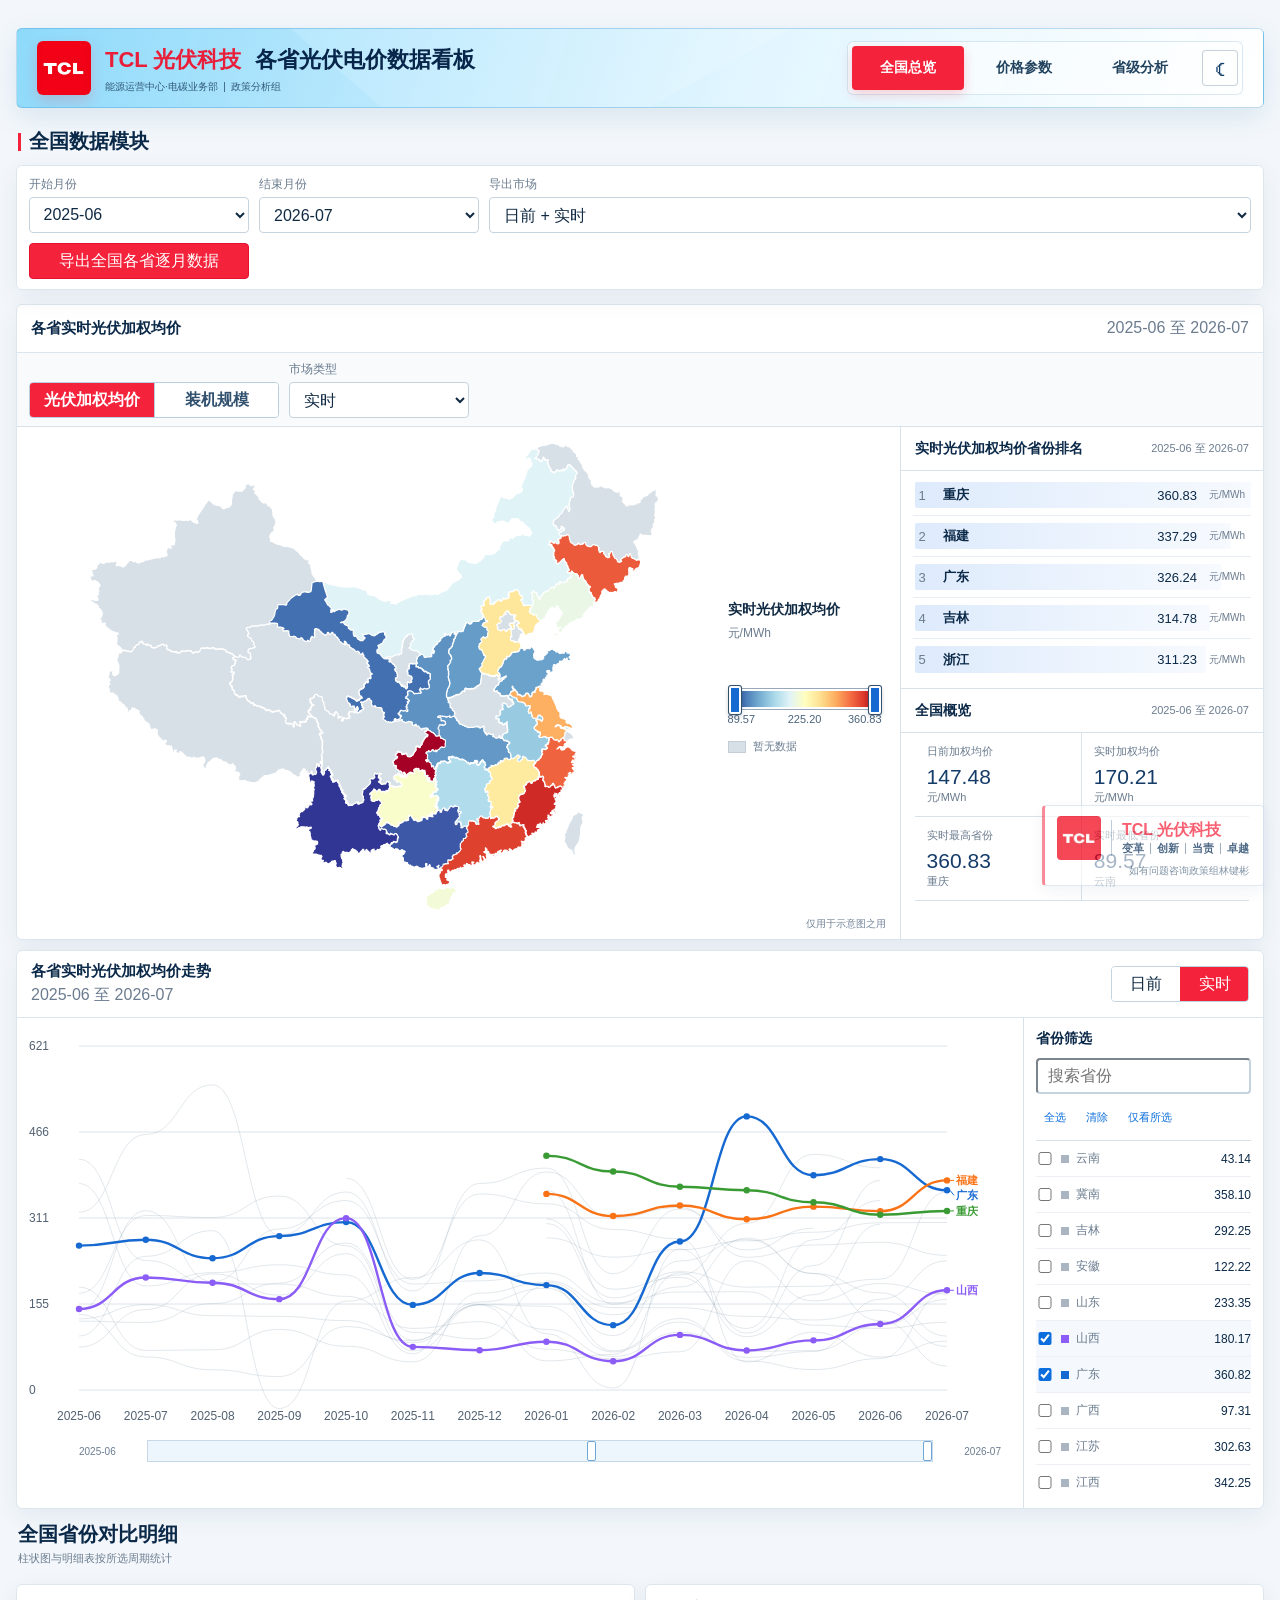
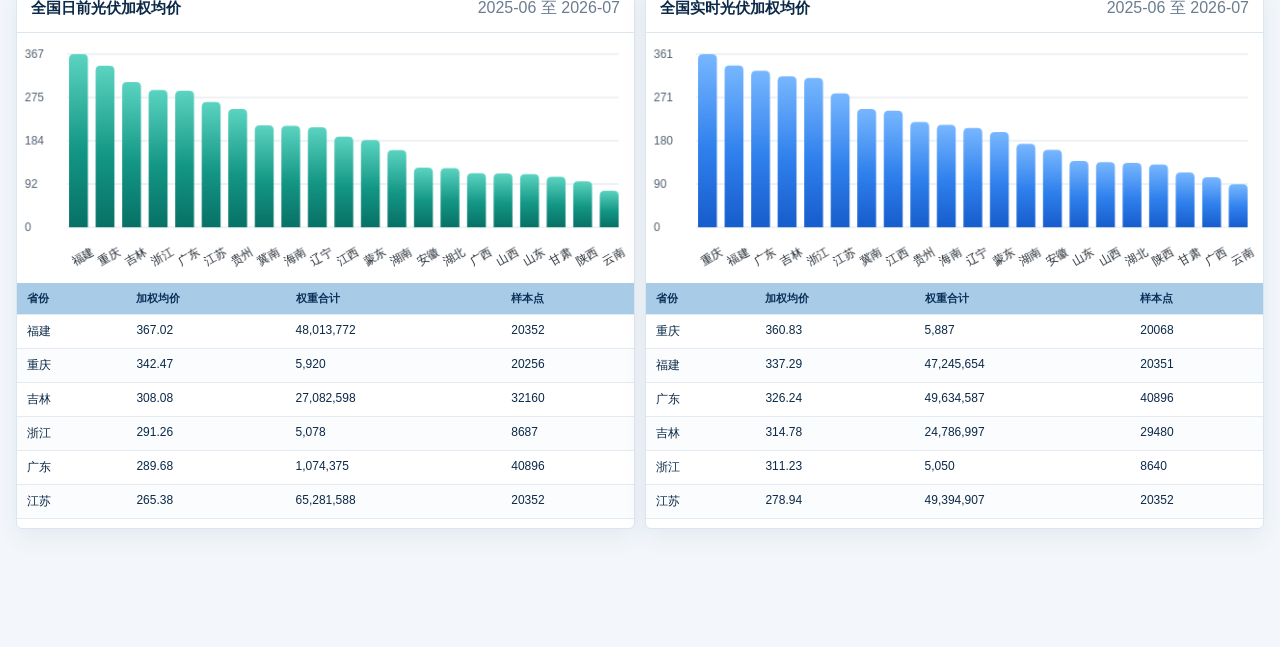
==== index.html @ 8946657e "Add export market and volume curve labels" ====
<!doctype html>
<html lang="zh-CN">
  <head>
    <meta charset="UTF-8" />
    <meta name="viewport" content="width=device-width, initial-scale=1.0" />
    <title>TCL 光伏科技 | 各省光伏电价数据看板</title>
    <link rel="icon" type="image/png" href="./public/assets/tcl-logo.png" />
    <script>
      try {
        const savedTheme = localStorage.getItem("pv-dashboard-theme");
        document.documentElement.dataset.theme = savedTheme
          || (matchMedia("(prefers-color-scheme: dark)").matches ? "dark" : "light");
      } catch (_error) {
        document.documentElement.dataset.theme = "light";
      }
    </script>
    <link rel="stylesheet" href="./public/styles.css" />
    <link rel="stylesheet" href="./public/styles-v2.css?v=20260811-2" />
    <script src="./public/data/dashboard-data.js?v=20260831-1"></script>
  </head>
  <body class="dashboard-v2" data-active-view="nationalModule">
    <main class="shell">
      <header class="topbar brand-header">
        <div class="brand-identity">
          <img class="header-logo" src="./public/assets/tcl-logo.png" alt="TCL" />
          <div class="brand-content">
            <div class="brand-title">
              <span class="brand-name">TCL 光伏科技</span>
              <h1>各省光伏电价数据看板</h1>
            </div>
            <p class="brand-department">能源运营中心·电碳业务部&nbsp;&nbsp;|&nbsp;&nbsp;政策分析组</p>
          </div>
        </div>
        <nav class="dashboard-nav" aria-label="看板模块导航">
          <a class="is-active" href="#nationalModule">全国总览</a>
          <a href="#priceParams">价格参数</a>
          <a href="#provinceModule">省级分析</a>
          <button id="themeToggle" class="theme-toggle" type="button" aria-label="切换至夜间模式" title="切换至夜间模式">
            <span class="theme-icon theme-icon-moon" aria-hidden="true">☾</span>
            <span class="theme-icon theme-icon-sun" aria-hidden="true">☀</span>
          </button>
        </nav>
        <p id="dataStamp" class="load-status" hidden></p>
      </header>

      <section id="nationalModule" class="module-section dashboard-anchor">
        <div class="module-title">
          <h2>全国数据模块</h2>
        </div>
        <div class="filters national-filters" aria-label="全国数据筛选条件">
          <label>
            <span>开始月份</span>
            <select id="nationalStartMonth"></select>
          </label>
          <label>
            <span>结束月份</span>
            <select id="nationalEndMonth"></select>
          </label>
          <label class="export-market-control">
            <span>导出市场</span>
            <select id="exportNationalMarket">
              <option value="all">日前 + 实时</option>
              <option value="日前">日前</option>
              <option value="实时">实时</option>
            </select>
          </label>
          <div class="filter-action">
            <button id="exportNational" type="button" class="primary">导出全国各省逐月数据</button>
          </div>
        </div>

        <section class="panel map-panel overview-panel" aria-label="全国能源数据热力图与市场概览">
          <div class="panel-head map-panel-head">
            <h2 id="mapTitle">各省实时光伏加权均价</h2>
            <span id="mapPeriodHint"></span>
          </div>
          <div class="map-toolbar">
            <div class="segmented-control" role="group" aria-label="热力图数据类型">
              <button type="button" class="is-active" data-map-mode="price" aria-pressed="true">光伏加权均价</button>
              <button type="button" data-map-mode="capacity" aria-pressed="false">装机规模</button>
            </div>
            <label id="mapMarketControl" class="map-select-control">
              <span>市场类型</span>
              <select id="mapMarketSelect">
                <option value="实时" selected>实时</option>
                <option value="日前">日前</option>
              </select>
            </label>
            <label id="mapCapacityControl" class="map-select-control" hidden>
              <span>电源类型</span>
              <select id="mapCapacitySelect">
                <option value="燃煤">燃煤</option>
                <option value="水电">水电</option>
                <option value="风电">风电</option>
                <option value="光伏" selected>光伏</option>
                <option value="燃气">燃气</option>
                <option value="核电">核电</option>
                <option value="其他">其他</option>
              </select>
            </label>
          </div>
          <div class="overview-content">
            <div class="overview-map-column">
              <div class="map-content">
                <div id="mapStage" class="map-stage">
                  <div id="chinaMapHost" class="china-map-host" aria-live="polite"></div>
                  <div id="mapRangeLabels" class="map-range-labels" aria-hidden="true"></div>
                  <div id="mapTooltip" class="map-tooltip" hidden></div>
                </div>
                <aside class="map-legend" aria-label="热力图图例">
                  <strong id="mapLegendTitle">实时光伏加权均价</strong>
                  <span id="mapLegendUnit">元/MWh</span>
                  <div class="heat-visual-map">
                    <div id="heatScaleTrack" class="heat-scale" tabindex="0" aria-label="热力值范围筛选">
                      <i id="heatHoverBand" class="heat-hover-band" hidden></i>
                      <i id="heatRangeSelection" class="heat-range-selection"></i>
                      <i id="heatValueMarker" class="heat-value-marker" hidden><span></span></i>
                      <input id="heatRangeMin" type="range" min="0" max="100" value="0" aria-label="热力值筛选下限" />
                      <input id="heatRangeMax" type="range" min="0" max="100" value="100" aria-label="热力值筛选上限" />
                      <div id="heatRangeTooltip" class="heat-range-tooltip" hidden></div>
                    </div>
                    <div class="heat-scale-labels">
                      <span id="mapLegendMin">--</span>
                      <span id="mapLegendMid">--</span>
                      <span id="mapLegendMax">--</span>
                    </div>
                    <div id="heatRangeSummary" class="heat-range-summary" hidden aria-hidden="true"></div>
                  </div>
                  <div class="map-no-data"><i></i><span>暂无数据</span></div>
                </aside>
              </div>
              <p class="map-disclaimer">仅用于示意图之用</p>
            </div>
            <div class="overview-side-column">
              <section class="overview-ranking" aria-label="实时电价省份排名">
                <div class="subsection-head">
                  <h3 id="overviewRankingTitle">实时电价省份排名</h3>
                  <span id="overviewRankingPeriod"></span>
                </div>
                <ol id="overviewRankingRows" class="ranking-list"></ol>
              </section>
              <section class="overview-summary" aria-label="全国市场概览">
                <div class="subsection-head">
                  <h3>全国概览</h3>
                  <span id="overviewPeriod"></span>
                </div>
                <div class="overview-metrics">
                  <article><span>日前加权均价</span><strong id="overviewDayAvg">--</strong><small>元/MWh</small></article>
                  <article><span>实时加权均价</span><strong id="overviewRealAvg">--</strong><small>元/MWh</small></article>
                  <article><span>实时最高省份</span><strong id="overviewTopValue">--</strong><small id="overviewTopProvince">--</small></article>
                  <article><span>实时最低省份</span><strong id="overviewLowValue">--</strong><small id="overviewLowProvince">--</small></article>
                </div>
              </section>
            </div>
          </div>
        </section>

      <section class="trend-grid" aria-label="全国多月各省曲线">
        <article class="panel trend-workspace">
          <div class="panel-head trend-panel-head">
            <div>
              <h2 id="nationalTrendTitle">各省实时光伏加权均价走势</h2>
              <span id="nationalTrendPeriod"></span>
            </div>
            <div class="trend-market-switch" role="group" aria-label="趋势市场类型">
              <button type="button" data-trend-market="日前" aria-pressed="false">日前</button>
              <button type="button" class="is-active" data-trend-market="实时" aria-pressed="true">实时</button>
            </div>
          </div>
          <div class="trend-workspace-grid">
            <div class="trend-chart-area">
              <canvas id="nationalTrendChart" class="line-chart" aria-label="各省光伏加权均价走势"></canvas>
              <div class="trend-range" aria-label="趋势月份范围">
                <span id="trendRangeStartLabel">--</span>
                <div class="trend-range-inputs">
                  <input id="trendRangeStart" type="range" min="0" max="1" value="0" aria-label="趋势开始月份" />
                  <input id="trendRangeEnd" type="range" min="0" max="1" value="1" aria-label="趋势结束月份" />
                </div>
                <span id="trendRangeEndLabel">--</span>
              </div>
            </div>
            <aside class="province-focus-panel" aria-label="省份筛选">
              <h3>省份筛选</h3>
              <input id="nationalTrendSearch" class="legend-search" type="search" placeholder="搜索省份" aria-label="搜索趋势省份" />
              <div class="legend-actions">
                <button id="focusAllProvinces" type="button">全选</button>
                <button id="clearFocusedProvinces" type="button">清除</button>
                <button id="toggleTrendContext" type="button" aria-pressed="false">仅看所选</button>
              </div>
              <div id="nationalTrendSelector" class="focus-province-list"></div>
            </aside>
          </div>
        </article>
      </section>

      <section class="section-heading-row">
        <div>
          <h2>全国省份对比明细</h2>
          <span>柱状图与明细表按所选周期统计</span>
        </div>
      </section>
      <section class="national-grid" aria-label="全国数据看板">
        <article class="panel national-panel">
          <div class="panel-head">
            <h2>全国日前光伏加权均价</h2>
            <span id="nationalDayHint"></span>
          </div>
          <canvas id="nationalDayChart" class="bar-chart" aria-label="全国日前光伏加权均价"></canvas>
          <div class="table-wrap compact-table">
            <table>
              <thead>
                <tr>
                  <th>省份</th>
                  <th>加权均价</th>
                  <th>权重合计</th>
                  <th>样本点</th>
                </tr>
              </thead>
              <tbody id="nationalDayRows"></tbody>
            </table>
          </div>
        </article>

        <article class="panel national-panel">
          <div class="panel-head">
            <h2>全国实时光伏加权均价</h2>
            <span id="nationalRealHint"></span>
          </div>
          <canvas id="nationalRealChart" class="bar-chart" aria-label="全国实时光伏加权均价"></canvas>
          <div class="table-wrap compact-table">
            <table>
              <thead>
                <tr>
                  <th>省份</th>
                  <th>加权均价</th>
                  <th>权重合计</th>
                  <th>样本点</th>
                </tr>
              </thead>
              <tbody id="nationalRealRows"></tbody>
            </table>
          </div>
        </article>
      </section>

      <section id="priceParams" class="panel params-panel dashboard-anchor">
        <div class="panel-head">
          <h2>全国价格参数</h2>
        </div>
        <div class="params-tables">
          <article class="params-card">
            <h3>交易中心信息披露价格</h3>
            <div class="table-wrap compact-table">
              <table id="disclosureTable" class="parameter-table">
                <thead id="disclosureHead"></thead>
                <tbody id="disclosureRows"></tbody>
              </table>
            </div>
          </article>
          <article class="params-card">
            <h3>结算单参考价</h3>
            <div class="table-wrap compact-table">
              <table id="settlementTable" class="parameter-table">
                <thead id="settlementHead"></thead>
                <tbody id="settlementRows"></tbody>
              </table>
            </div>
          </article>
          <article class="params-card params-card-wide">
            <h3>机制竞价及差价分摊</h3>
            <div class="table-wrap compact-table">
              <table id="mechanismTable" class="parameter-table">
                <thead id="mechanismHead"></thead>
                <tbody id="mechanismRows"></tbody>
              </table>
            </div>
          </article>
        </div>
      </section>
      </section>

      <section id="provinceModule" class="module-section province-module dashboard-anchor">
        <div class="module-title">
          <h2 data-province-label="数据模块">省级数据模块</h2>
        </div>
        <div class="filters province-filters" aria-label="省级数据筛选条件">
          <label>
            <span>省份</span>
            <select id="provinceSelect"></select>
          </label>
          <label>
            <span>省级开始月份</span>
            <select id="provinceStartMonth"></select>
          </label>
          <label>
            <span>省级结束月份</span>
            <select id="provinceEndMonth"></select>
          </label>
          <label>
            <span>计算口径</span>
            <select id="calcMode">
              <option value="monthly">按单月计算</option>
              <option value="cycle">按多月周期计算</option>
            </select>
          </label>
          <label class="export-market-control">
            <span>导出市场</span>
            <select id="exportProvinceMarket">
              <option value="all">日前 + 实时</option>
              <option value="日前">日前</option>
              <option value="实时">实时</option>
            </select>
          </label>
          <div class="filter-action">
            <button id="exportProvince" type="button" class="primary">导出省级逐月明细</button>
          </div>
        </div>
      <section class="summary-grid">
        <article class="metric">
          <span data-province-label="日前加权均价">省级日前加权均价</span>
          <strong id="dayAvg">--</strong>
          <small>元/MWh</small>
        </article>
        <article class="metric">
          <span data-province-label="实时加权均价">省级实时加权均价</span>
          <strong id="realAvg">--</strong>
          <small>元/MWh</small>
        </article>
        <article class="metric">
          <span data-province-label="覆盖月份">省级覆盖月份</span>
          <strong id="monthCount">--</strong>
          <small>已配对价量</small>
        </article>
        <article class="metric">
          <span data-province-label="光伏电量权重">省级光伏电量权重</span>
          <strong id="volumeTotal">--</strong>
          <small>计算样本合计</small>
        </article>
      </section>

      <section class="panel chart-panel">
          <div class="panel-head">
          <h2 data-province-label="现货加权均价走势">省级现货加权均价走势</h2>
        </div>
        <canvas id="trendChart" class="chart" aria-label="现货加权均价走势"></canvas>
        <div id="provinceTrendLegend" class="interactive-legend compact-legend" aria-label="日前实时图例"></div>
      </section>

      <section class="two-column">
        <article class="panel">
          <div class="panel-head">
            <h2 data-province-label="月度计算结果">省级月度计算结果</h2>
          </div>
          <div class="table-wrap">
            <table>
              <thead>
                <tr>
                  <th>月份</th>
                  <th>市场</th>
                  <th>加权均价</th>
                  <th>权重合计</th>
                  <th>样本点</th>
                </tr>
              </thead>
              <tbody id="resultRows"></tbody>
            </table>
          </div>
        </article>
      </section>
      </section>

    </main>
    <div class="page-watermark" aria-hidden="true">
      <div class="watermark-lockup">
        <img src="./public/assets/tcl-logo.png" alt="" />
        <span class="watermark-divider"></span>
        <span class="watermark-copy">
          <strong>TCL 光伏科技</strong>
          <span class="watermark-values">
            <span>变革</span><i></i><span>创新</span><i></i><span>当责</span><i></i><span>卓越</span>
          </span>
        </span>
      </div>
      <small class="watermark-contact">如有问题咨询政策组林键彬</small>
    </div>
    <script src="./public/vendor/xlsx.full.min.js"></script>
    <script src="./public/assets/china-map.js"></script>
    <script src="./public/app-v2.js?v=20260811-2"></script>
  </body>
</html>
---- public/styles.css ----
:root {
  color-scheme: light;
  --bg: #f2f6fb;
  --panel: #ffffff;
  --ink: #08254a;
  --muted: #60748b;
  --line: #cfdeeb;
  --accent: #0f766e;
  --accent-strong: #0b5f59;
  --warn: #b45309;
  --blue: #2563eb;
  --brand: #f5223b;
  --table-head: #a8cce8;
  --chart-grid: #dce3ea;
  --chart-label: #526171;
  --chart-text: #1b232c;
  --chart-context: rgba(130, 149, 168, 0.22);
  --chart-context-fill: rgba(130, 149, 168, 0.16);
}

* {
  box-sizing: border-box;
}

[hidden] {
  display: none !important;
}

body {
  margin: 0;
  background: var(--bg);
  color: var(--ink);
  font-family: "Microsoft YaHei", "Segoe UI", Arial, sans-serif;
}

html {
  scroll-behavior: smooth;
}

button,
select {
  font: inherit;
}

.shell {
  width: min(1440px, calc(100vw - 40px));
  margin: 0 auto;
  padding: 16px 0 40px;
}

.topbar {
  display: flex;
  align-items: center;
  justify-content: space-between;
  gap: 24px;
  margin-bottom: 14px;
}

.brand-header {
  position: sticky;
  top: 0;
  z-index: 20;
  min-height: 88px;
  padding: 13px 22px;
  border: 1px solid #75bee8;
  border-radius: 6px;
  background: linear-gradient(105deg, #79c5f2 0%, #98d5f6 52%, #b8e3f8 100%);
  box-shadow: 0 7px 20px rgba(48, 132, 184, 0.16);
  overflow: hidden;
}

.brand-header::after {
  content: "";
  position: absolute;
  inset: 0 38% 0 22%;
  background: rgba(255, 255, 255, 0.13);
  clip-path: polygon(0 0, 100% 0, 72% 100%, 18% 100%);
  pointer-events: none;
}

.brand-identity {
  position: relative;
  z-index: 1;
  display: flex;
  align-items: center;
  min-width: 0;
  gap: 13px;
}

.header-logo {
  width: 50px;
  height: 50px;
  flex: 0 0 auto;
  border-radius: 5px;
  object-fit: cover;
}

.brand-content {
  display: grid;
  gap: 6px;
  min-width: 0;
}

.brand-title {
  display: flex;
  align-items: center;
  gap: 13px;
  white-space: nowrap;
}

.brand-name {
  color: #e91f3a;
  font-size: 21px;
  font-weight: 800;
  white-space: nowrap;
}

.brand-department {
  color: #28587f;
  font-size: 11px;
  line-height: 1;
}

h1,
h2,
p {
  margin: 0;
}

h1 {
  color: #08254a;
  font-size: 21px;
  line-height: 1;
}

h2 {
  font-size: 16px;
}

.panel-head span,
.metric small,
.metric span {
  color: var(--muted);
}

.load-status {
  position: absolute;
  left: 86px;
  bottom: 4px;
  z-index: 2;
  color: #9f1528;
  font-size: 11px;
}

.dashboard-nav {
  position: relative;
  z-index: 1;
  display: flex;
  align-self: stretch;
  align-items: stretch;
  gap: 4px;
}

.dashboard-nav a {
  position: relative;
  display: flex;
  align-items: center;
  min-width: 92px;
  padding: 0 15px;
  color: #123f6a;
  font-size: 15px;
  font-weight: 600;
  text-decoration: none;
  white-space: nowrap;
}

.dashboard-nav a::after {
  content: "";
  position: absolute;
  right: 15px;
  bottom: 5px;
  left: 15px;
  height: 2px;
  background: transparent;
}

.dashboard-nav a:hover,
.dashboard-nav a.is-active {
  color: #08254a;
  background: rgba(255, 255, 255, 0.2);
}

.dashboard-nav a.is-active::after {
  background: #e91f3a;
}

.dashboard-anchor {
  scroll-margin-top: 104px;
}

button {
  min-height: 40px;
  border: 1px solid var(--line);
  background: var(--panel);
  color: var(--ink);
  border-radius: 6px;
  padding: 0 14px;
  cursor: pointer;
}

button.primary {
  border-color: var(--brand);
  background: var(--brand);
  color: white;
}

button:hover {
  border-color: var(--brand);
}

.filters {
  display: grid;
  grid-template-columns: repeat(4, minmax(160px, 1fr));
  gap: 12px;
  padding: 14px;
  background: var(--panel);
  border: 1px solid var(--line);
  border-radius: 8px;
  box-shadow: 0 4px 14px rgba(35, 72, 108, 0.05);
}

.national-filters {
  grid-template-columns: repeat(2, minmax(180px, 260px)) minmax(240px, 1fr);
}

.map-panel {
  margin-top: 14px;
}

.map-panel-head h2 {
  font-size: 17px;
}

.map-toolbar {
  display: flex;
  align-items: end;
  gap: 12px;
  padding: 12px 16px;
  border-bottom: 1px solid var(--line);
  background: #f8fbfe;
}

.segmented-control {
  display: inline-grid;
  grid-template-columns: repeat(2, minmax(132px, 1fr));
  align-self: end;
  border: 1px solid #b9cfe0;
  border-radius: 6px;
  overflow: hidden;
}

.segmented-control button {
  min-height: 40px;
  border: 0;
  border-radius: 0;
  background: #ffffff;
  color: #31516f;
  font-weight: 600;
}

.segmented-control button + button {
  border-left: 1px solid #b9cfe0;
}

.segmented-control button.is-active {
  background: #176f9f;
  color: #ffffff;
}

#exportNational,
#exportProvince,
.segmented-control button.is-active {
  border-color: #e3132f;
  background: var(--brand);
  color: #fff;
}

#exportNational:hover,
#exportProvince:hover,
.segmented-control button.is-active:hover {
  border-color: #c70e28;
  background: #dc1833;
}

.map-select-control {
  width: min(210px, 100%);
}

.map-content {
  display: grid;
  grid-template-columns: minmax(0, 1fr) 190px;
  gap: 20px;
  align-items: center;
  padding: 18px 22px 12px;
}

.map-stage {
  position: relative;
  display: grid;
  place-items: center;
  min-width: 0;
  min-height: 470px;
}

.china-map-host {
  display: grid;
  width: 100%;
  min-height: 420px;
  place-items: center;
}

.china-map-host svg {
  display: block;
  width: 100%;
  max-height: 520px;
  overflow: visible;
}

.china-map-host .map-region {
  fill: #d8e0e7;
  stroke: #ffffff;
  stroke-width: 1.2;
  vector-effect: non-scaling-stroke;
  cursor: pointer;
  transition: fill 180ms ease, filter 180ms ease, stroke-width 180ms ease;
}

.china-map-host .map-region:hover,
.china-map-host .map-region:focus {
  filter: brightness(0.92) saturate(1.08);
  outline: none;
  stroke: #173b60;
  stroke-width: 1.8;
}

.china-map-host .map-region.is-selected {
  filter: brightness(1.04) saturate(1.12) drop-shadow(0 3px 5px rgba(15, 49, 82, 0.28));
  stroke: #0b3159;
  stroke-width: 2.6;
}

.china-map-host .map-region.is-preview:not(.is-selected) {
  filter: brightness(1.03) saturate(1.1) drop-shadow(0 2px 4px rgba(23, 105, 210, 0.22));
  stroke: #1769d2;
  stroke-width: 2.2;
}

.china-map-host .map-region.is-out-of-range:not(.is-selected):not(.is-preview) {
  opacity: 0.18;
  filter: saturate(0.25);
}

.china-map-host .map-region.is-out-of-range:hover,
.china-map-host .map-region.is-out-of-range:focus {
  opacity: 1;
}

.map-range-labels {
  position: absolute;
  z-index: 5;
  inset: 0;
  pointer-events: none;
}

.map-range-labels span {
  position: absolute;
  padding: 2px 5px;
  border: 1px solid rgba(255, 255, 255, 0.72);
  border-radius: 3px;
  background: rgba(11, 49, 89, 0.86);
  box-shadow: 0 2px 6px rgba(15, 23, 42, 0.2);
  color: #fff;
  font-size: 10px;
  font-weight: 600;
  line-height: 1.2;
  white-space: nowrap;
  transform: translate(-50%, -50%);
}

.map-legend {
  display: grid;
  align-content: center;
  gap: 8px;
  min-width: 0;
  padding: 8px 4px;
}

.map-legend strong {
  color: var(--ink);
  font-size: 14px;
  line-height: 1.4;
}

.map-legend > span {
  color: var(--muted);
  font-size: 12px;
}

.heat-visual-map {
  display: grid;
  gap: 5px;
  min-width: 0;
  padding-top: 42px;
}

.heat-scale {
  position: relative;
  height: 20px;
  margin-top: 0;
  border: 1px solid rgba(73, 100, 126, 0.22);
  background: linear-gradient(90deg, #313695 0%, #4575b4 10%, #74add1 20%, #abd9e9 30%, #e0f3f8 40%, #ffffbf 50%, #fee090 60%, #fdae61 70%, #f46d43 80%, #d73027 90%, #a50026 100%);
  cursor: crosshair;
  touch-action: none;
}

.heat-hover-band,
.heat-range-selection {
  position: absolute;
  z-index: 1;
  top: -2px;
  bottom: -2px;
  pointer-events: none;
}

.heat-hover-band {
  border: 2px solid #0b3159;
  background: rgba(255, 255, 255, 0.18);
}

.heat-range-selection {
  border: 2px solid rgba(255, 255, 255, 0.96);
  box-shadow: 0 0 0 1px rgba(11, 49, 89, 0.42);
}

.heat-scale input[type="range"] {
  appearance: none;
  position: absolute;
  z-index: 3;
  top: -9px;
  left: 0;
  width: 100%;
  height: 36px;
  margin: 0;
  background: transparent;
  pointer-events: none;
}

.heat-scale input[type="range"]::-webkit-slider-runnable-track {
  height: 1px;
  background: transparent;
}

.heat-scale input[type="range"]::-webkit-slider-thumb {
  appearance: none;
  width: 12px;
  height: 28px;
  margin-top: -14px;
  border: 2px solid #fff;
  border-radius: 2px;
  background: #1769d2;
  box-shadow: 0 0 0 1px #31516f, 0 2px 5px rgba(15, 23, 42, 0.28);
  cursor: ew-resize;
  pointer-events: auto;
}

.heat-scale input[type="range"]::-moz-range-track {
  height: 1px;
  background: transparent;
}

.heat-scale input[type="range"]::-moz-range-thumb {
  width: 10px;
  height: 24px;
  border: 2px solid #fff;
  border-radius: 2px;
  background: #1769d2;
  box-shadow: 0 0 0 1px #31516f, 0 2px 5px rgba(15, 23, 42, 0.28);
  cursor: ew-resize;
  pointer-events: auto;
}

.heat-range-tooltip {
  position: absolute;
  z-index: 8;
  bottom: calc(100% + 12px);
  width: 218px;
  padding: 8px 10px;
  border: 1px solid rgba(255, 255, 255, 0.12);
  border-radius: 5px;
  background: rgba(17, 24, 39, 0.94);
  box-shadow: 0 10px 28px rgba(15, 23, 42, 0.26);
  color: #fff;
  font-size: 11px;
  line-height: 1.45;
  pointer-events: none;
}

.heat-range-tooltip strong,
.heat-range-tooltip span {
  display: block;
}

.map-legend .heat-range-tooltip strong {
  color: #fff;
  font-size: 11px;
}

.heat-range-tooltip span {
  margin-top: 4px;
  color: #dbe5ef;
}

.heat-value-marker {
  position: absolute;
  z-index: 6;
  top: -7px;
  width: 2px;
  height: 32px;
  background: #111827;
  pointer-events: none;
  transform: translateX(-1px);
}

.heat-value-marker::after {
  position: absolute;
  top: 29px;
  left: -4px;
  width: 0;
  height: 0;
  border-top: 6px solid #111827;
  border-right: 4px solid transparent;
  border-left: 4px solid transparent;
  content: "";
}

.heat-value-marker > span {
  position: absolute;
  bottom: calc(100% + 8px);
  left: 50%;
  min-width: 112px;
  padding: 6px 8px;
  border-radius: 4px;
  background: #111827;
  box-shadow: 0 7px 18px rgba(15, 23, 42, 0.24);
  color: #fff;
  text-align: center;
  transform: translateX(-50%);
}

.heat-value-marker strong,
.heat-value-marker small {
  display: block;
  color: #fff;
  white-space: nowrap;
}

.heat-value-marker small {
  margin-top: 2px;
  color: #cbd5e1;
  font-size: 9px;
}

.heat-value-marker.is-left > span {
  left: 0;
  transform: none;
}

.heat-value-marker.is-right > span {
  right: 0;
  left: auto;
  transform: none;
}

.heat-range-summary {
  min-height: 16px;
  color: #526b83;
  font-size: 10px;
  line-height: 1.35;
}

.heat-scale-labels {
  display: grid;
  grid-template-columns: repeat(3, 1fr);
  color: #4b637a;
  font-size: 11px;
}

.heat-scale-labels span:nth-child(2) {
  text-align: center;
}

.heat-scale-labels span:last-child {
  text-align: right;
}

.map-no-data {
  display: flex;
  align-items: center;
  gap: 7px;
  margin-top: 8px;
  color: var(--muted);
  font-size: 11px;
}

.map-no-data i {
  width: 18px;
  height: 12px;
  border: 1px solid #c4ced8;
  background: #d8e0e7;
}

.map-tooltip {
  position: absolute;
  z-index: 6;
  min-width: 150px;
  max-width: 310px;
  padding: 8px 10px;
  border: 1px solid rgba(255, 255, 255, 0.12);
  border-radius: 5px;
  background: rgba(17, 24, 39, 0.94);
  box-shadow: 0 10px 28px rgba(15, 23, 42, 0.26);
  color: #fff;
  font-size: 12px;
  line-height: 1.55;
  pointer-events: none;
}

.map-tooltip strong,
.map-tooltip span {
  display: block;
}

.map-tooltip span {
  color: #dbe5ef;
}

.map-disclaimer {
  padding: 0 18px 12px;
  color: #728398;
  font-size: 11px;
  text-align: right;
}

.province-filters {
  grid-template-columns: repeat(4, minmax(150px, 1fr)) minmax(220px, auto);
}

.filter-action {
  display: flex;
  align-items: end;
  justify-content: flex-end;
}

.filter-action button {
  min-width: 220px;
}

.module-section {
  margin-top: 14px;
  padding: 14px;
  background: #eaf3fb;
  border: 1px solid #cbddec;
  border-radius: 8px;
}

.province-module {
  background: #f5f8fc;
}

.module-title {
  display: flex;
  justify-content: space-between;
  align-items: center;
  gap: 16px;
  margin-bottom: 12px;
}

.module-title h2 {
  display: flex;
  align-items: center;
  gap: 10px;
  font-size: 20px;
}

.module-title h2::before {
  content: "";
  width: 5px;
  height: 22px;
  background: var(--brand);
}

.module-title span {
  color: var(--muted);
}

label {
  display: grid;
  gap: 6px;
}

label span {
  color: var(--muted);
  font-size: 13px;
}

select {
  width: 100%;
  min-height: 40px;
  border: 1px solid var(--line);
  border-radius: 6px;
  padding: 0 10px;
  background: white;
  color: var(--ink);
}

.summary-grid {
  display: grid;
  grid-template-columns: repeat(4, minmax(160px, 1fr));
  gap: 12px;
  margin: 14px 0;
}

.national-grid {
  display: grid;
  grid-template-columns: repeat(2, minmax(0, 1fr));
  gap: 14px;
  margin: 14px 0;
}

.national-panel {
  min-width: 0;
}

.bar-chart {
  width: 100%;
  height: 300px;
  display: block;
}

.trend-grid {
  display: grid;
  grid-template-columns: 1fr;
  gap: 14px;
  margin: 14px 0;
}

.line-chart {
  width: 100%;
  height: 360px;
  display: block;
}

.metric {
  display: grid;
  gap: 6px;
  min-height: 118px;
  padding: 16px;
  background: var(--panel);
  border: 1px solid var(--line);
  border-radius: 8px;
  box-shadow: 0 4px 14px rgba(35, 72, 108, 0.05);
}

.metric:nth-child(1) { border-top: 3px solid #0f766e; }
.metric:nth-child(2) { border-top: 3px solid #2563eb; }
.metric:nth-child(3) { border-top: 3px solid #f5223b; }
.metric:nth-child(4) { border-top: 3px solid #70a84f; }

.metric strong {
  font-size: 26px;
  line-height: 1;
}

.panel {
  position: relative;
  background: var(--panel);
  border: 1px solid var(--line);
  border-radius: 8px;
  overflow: hidden;
  box-shadow: 0 4px 14px rgba(35, 72, 108, 0.05);
}

.interactive-legend {
  display: flex;
  flex-wrap: wrap;
  gap: 6px 10px;
  padding: 10px 16px 14px;
  border-top: 1px solid var(--line);
}

.legend-item {
  display: inline-flex;
  align-items: center;
  gap: 6px;
  min-height: 28px;
  padding: 0 7px;
  border-color: transparent;
  border-radius: 4px;
  background: transparent;
  color: var(--ink);
  font-size: 12px;
}

.legend-item span {
  width: 16px;
  height: 3px;
  flex: 0 0 auto;
}

.legend-item:hover {
  background: #f3f6f8;
}

.legend-item.is-hidden {
  color: var(--muted);
  opacity: 0.5;
  text-decoration: line-through;
}

.compact-legend {
  justify-content: flex-start;
}

.chart-tooltip {
  position: absolute;
  z-index: 8;
  min-width: 148px;
  max-width: 280px;
  padding: 10px 12px;
  border: 1px solid rgba(255, 255, 255, 0.12);
  border-radius: 5px;
  background: rgba(17, 24, 39, 0.94);
  box-shadow: 0 10px 28px rgba(15, 23, 42, 0.26);
  color: #f8fafc;
  font-size: 12px;
  line-height: 1.4;
  pointer-events: none;
  white-space: normal;
  backdrop-filter: blur(4px);
}

.chart-tooltip-title {
  display: block;
  margin-bottom: 7px;
  color: #fff;
  font-size: 12px;
  font-weight: 700;
}

.chart-tooltip.is-context-label {
  min-width: 0;
  padding: 6px 9px;
  background: rgba(15, 49, 82, 0.94);
  color: #fff;
  font-weight: 700;
  white-space: nowrap;
}

.chart-tooltip-list {
  display: grid;
  gap: 5px;
}

.chart-tooltip-row {
  display: grid;
  grid-template-columns: 8px minmax(46px, 1fr) auto;
  gap: 7px;
  align-items: center;
  color: #dbe5ef;
}

.chart-tooltip-row i {
  width: 8px;
  height: 8px;
  border: 1px solid rgba(255, 255, 255, 0.65);
  border-radius: 1px;
  background: var(--series-color);
}

.chart-tooltip-row b {
  color: #fff;
  font-variant-numeric: tabular-nums;
  font-weight: 650;
  text-align: right;
  white-space: nowrap;
}

.chart-axis-pointer {
  position: absolute;
  z-index: 4;
  width: 1px;
  border-left: 1px dashed rgba(71, 85, 105, 0.62);
  pointer-events: none;
  transform: translateX(-0.5px);
}

.chart-hover-dots {
  position: absolute;
  z-index: 6;
  inset: 0;
  pointer-events: none;
}

.chart-hover-dots i {
  position: absolute;
  width: 10px;
  height: 10px;
  border: 2px solid #fff;
  border-radius: 50%;
  background: var(--series-color);
  box-shadow: 0 0 0 1px var(--series-color), 0 2px 6px rgba(15, 23, 42, 0.22);
  transform: translate(-50%, -50%);
}

.panel-head {
  display: flex;
  justify-content: space-between;
  gap: 12px;
  align-items: center;
  padding: 14px 16px;
  border-bottom: 1px solid var(--line);
}

.chart {
  width: 100%;
  height: 360px;
}

.two-column {
  display: grid;
  grid-template-columns: 1fr;
  gap: 14px;
  margin: 14px 0;
}

.table-wrap {
  overflow: auto;
}

table {
  width: 100%;
  border-collapse: collapse;
  font-size: 14px;
}

th,
td {
  border-bottom: 1px solid var(--line);
  border-right: 1px solid #dfebf4;
  padding: 10px 12px;
  text-align: left;
  vertical-align: top;
  white-space: nowrap;
}

th {
  position: sticky;
  top: 0;
  z-index: 1;
  color: #0b3159;
  font-weight: 700;
  background: var(--table-head);
}

tbody tr:nth-child(even) td {
  background: #f8fbfe;
}

tbody tr:hover td {
  background: #edf6fd;
}

.mapping-wrap {
  max-height: 340px;
}

.compact-table {
  max-height: 280px;
}

.params-panel {
  margin: 14px 0 0;
}

.params-tables {
  display: grid;
  grid-template-columns: repeat(2, minmax(0, 1fr));
  gap: 14px;
  padding: 14px;
}

.params-card-wide {
  grid-column: 1 / -1;
}

.params-tables article {
  min-width: 0;
  border: 1px solid var(--line);
  border-radius: 8px;
  overflow: hidden;
}

.params-tables h3 {
  margin: 0;
  padding: 10px 12px;
  font-size: 14px;
  color: #0b3159;
  background: #dcecf8;
  border-bottom: 1px solid var(--line);
}

.parameter-table {
  min-width: calc(var(--parameter-columns, 4) * 150px);
  table-layout: fixed;
}

.parameter-table th,
.parameter-table td {
  width: calc(100% / var(--parameter-columns, 4));
  white-space: normal;
  overflow-wrap: anywhere;
}

.parameter-sort {
  width: 100%;
  min-width: 0;
  display: inline-flex;
  align-items: center;
  justify-content: space-between;
  gap: 8px;
  padding: 0;
  border: 0;
  color: inherit;
  font: inherit;
  line-height: 1.35;
  text-align: left;
  background: transparent;
  cursor: pointer;
}

.parameter-sort:hover,
.parameter-sort:focus-visible {
  color: #1769d2;
}

.parameter-sort:focus-visible {
  outline: 2px solid rgba(23, 105, 210, 0.35);
  outline-offset: 3px;
}

.sort-mark {
  flex: 0 0 auto;
  color: #367bb7;
  font-size: 13px;
}

.chips {
  display: flex;
  flex-wrap: wrap;
  gap: 8px;
}

.chip {
  border: 1px solid var(--line);
  border-radius: 6px;
  padding: 7px 9px;
  background: #fbfcfd;
  color: var(--ink);
}

.empty {
  color: var(--warn);
}

.page-watermark {
  position: fixed;
  right: 16px;
  bottom: 14px;
  z-index: 10;
  display: grid;
  gap: 5px;
  padding: 10px 14px 8px 12px;
  border: 1px solid rgba(207, 222, 235, 0.9);
  border-left: 3px solid rgba(245, 34, 59, 0.72);
  border-radius: 4px;
  background: rgba(255, 255, 255, 0.86);
  box-shadow: 0 5px 16px rgba(35, 72, 108, 0.09);
  opacity: 0.72;
  width: max-content;
  max-width: calc(100vw - 28px);
  margin: 0;
  pointer-events: none;
  user-select: none;
}

.watermark-lockup {
  display: flex;
  align-items: center;
  gap: 10px;
}

.page-watermark img {
  width: 44px;
  height: 44px;
  border-radius: 4px;
  object-fit: cover;
}

.watermark-divider {
  width: 1px;
  height: 36px;
  background: #a8bac9;
}

.watermark-copy {
  display: grid;
  gap: 5px;
}

.watermark-copy strong {
  color: var(--brand);
  font-size: 16px;
  font-weight: 800;
  line-height: 1;
}

.watermark-values {
  display: flex;
  align-items: center;
  gap: 6px;
  color: #0b3159;
  font-size: 11px;
  font-weight: 600;
  line-height: 1;
}

.watermark-values i {
  width: 1px;
  height: 11px;
  background: #7890a8;
}

.watermark-contact {
  color: #526b83;
  font-size: 10px;
  font-weight: 500;
  line-height: 1.2;
  text-align: right;
}

/* Finance-style analytical workspace refresh */
:root {
  --bg: #eef3f7;
  --panel: #ffffff;
  --ink: #102a43;
  --muted: #6b7c8f;
  --line: #d8e2eb;
  --line-strong: #c5d3df;
  --accent: #0d6fbb;
  --accent-strong: #075a9b;
  --blue: #1769d2;
  --action: #0b6edc;
  --table-head: #a8cce8;
}

body {
  background: var(--bg);
  font-variant-numeric: tabular-nums;
}

.shell {
  width: min(1560px, calc(100vw - 28px));
  padding: 10px 0 36px;
}

.brand-header {
  min-height: 66px;
  margin-bottom: 10px;
  padding: 9px 18px;
  border-color: #9bcce9;
  border-radius: 4px;
  background: linear-gradient(105deg, #91d2f5 0%, #b8e2f8 54%, #d6effb 100%);
  box-shadow: 0 3px 10px rgba(48, 132, 184, 0.1);
}

.header-logo {
  width: 42px;
  height: 42px;
}

.brand-content {
  gap: 3px;
}

.brand-title {
  gap: 11px;
}

.brand-name,
h1 {
  font-size: 18px;
}

.brand-department {
  font-size: 10px;
}

.dashboard-nav a {
  min-width: 84px;
  padding: 0 13px;
  font-size: 14px;
}

.dashboard-nav a:hover,
.dashboard-nav a.is-active {
  background: rgba(255, 255, 255, 0.16);
}

.dashboard-nav a.is-active::after {
  background: #1674d1;
}

.theme-toggle {
  align-self: center;
  width: 36px;
  min-width: 36px;
  min-height: 36px;
  padding: 0;
  border-color: rgba(18, 63, 106, 0.24);
  background: rgba(255, 255, 255, 0.2);
  color: #123f6a;
  font-size: 21px;
  line-height: 1;
}

.theme-toggle:hover {
  border-color: rgba(18, 63, 106, 0.48);
  background: rgba(255, 255, 255, 0.34);
}

.theme-icon {
  line-height: 1;
}

.theme-icon-sun {
  display: none;
}

.module-section,
.province-module {
  margin-top: 10px;
  padding: 0;
  border: 0;
  border-radius: 0;
  background: transparent;
}

.module-title {
  margin: 0 0 8px;
}

.module-title h2 {
  gap: 8px;
  font-size: 17px;
}

.module-title h2::before {
  width: 3px;
  height: 18px;
}

.filters {
  align-items: end;
  gap: 10px;
  padding: 10px 12px;
  border-color: var(--line);
  border-radius: 4px;
  box-shadow: none;
}

.national-filters {
  grid-template-columns: repeat(2, minmax(170px, 220px)) minmax(230px, 1fr);
}

.province-filters {
  grid-template-columns: repeat(4, minmax(145px, 1fr)) minmax(220px, auto);
}

label {
  gap: 4px;
}

label span {
  font-size: 12px;
}

select,
button,
.legend-search {
  min-height: 36px;
  border-color: var(--line-strong);
  border-radius: 4px;
}

button.primary {
  border-color: var(--action);
  background: var(--action);
}

button.primary:hover {
  border-color: var(--accent-strong);
  background: var(--accent-strong);
}

.panel {
  border-color: var(--line);
  border-radius: 5px;
  box-shadow: none;
}

.panel-head {
  min-height: 48px;
  padding: 11px 14px;
}

.panel-head h2 {
  font-size: 15px;
}

.map-panel {
  margin-top: 10px;
}

.map-toolbar {
  gap: 10px;
  padding: 8px 12px;
  background: #f8fafc;
}

.segmented-control {
  grid-template-columns: repeat(2, minmax(116px, 1fr));
  border-radius: 4px;
}

.segmented-control button,
.trend-market-switch button {
  min-height: 34px;
}

.trend-market-switch button.is-active {
  background: var(--action);
}

.map-select-control {
  width: min(180px, 100%);
}

.overview-content {
  display: grid;
  grid-template-columns: minmax(620px, 1.72fr) minmax(310px, 0.68fr);
  min-height: 492px;
}

.overview-side-column {
  display: grid;
  grid-template-rows: auto 1fr;
  min-width: 0;
  border-left: 1px solid var(--line);
}

.overview-summary {
  border-top: 1px solid var(--line);
}

.overview-map-column {
  min-width: 0;
}

.map-content {
  grid-template-columns: minmax(0, 1fr) 154px;
  gap: 14px;
  padding: 16px 18px 6px;
}

.map-stage {
  min-height: 428px;
}

.china-map-host {
  min-height: 410px;
}

.china-map-host svg {
  max-height: 468px;
}

.map-legend {
  gap: 6px;
  padding: 6px 0;
}

.heat-scale {
  height: 18px;
}

.map-disclaimer {
  padding: 0 14px 8px;
  font-size: 10px;
}

.subsection-head {
  display: flex;
  align-items: center;
  justify-content: space-between;
  gap: 8px;
  min-height: 44px;
  padding: 10px 14px;
  border-bottom: 1px solid var(--line);
}

.subsection-head h3 {
  margin: 0;
  font-size: 14px;
}

.subsection-head span {
  color: var(--muted);
  font-size: 11px;
}

.ranking-list {
  display: grid;
  margin: 0;
  padding: 4px 12px 8px;
  list-style: none;
}

.ranking-list li {
  position: relative;
  display: grid;
  grid-template-columns: 24px minmax(60px, 1fr) auto 48px;
  align-items: center;
  min-height: 41px;
  padding: 0 6px;
  border-bottom: 1px solid #e7edf2;
  outline: none;
  font-size: 13px;
  cursor: pointer;
  overflow: hidden;
}

.ranking-list li > *:not(.rank-bar) {
  position: relative;
  z-index: 1;
}

.ranking-list .rank-bar {
  position: absolute;
  z-index: 0;
  top: 7px;
  bottom: 7px;
  left: 2px;
  width: var(--rank-progress);
  border-radius: 2px;
  background: linear-gradient(90deg, rgba(47, 128, 237, 0.16), rgba(47, 128, 237, 0.04));
  transition: width 220ms ease, background 160ms ease;
}

.ranking-list li:hover,
.ranking-list li:focus-visible,
.ranking-list li.is-preview {
  background: #f3f8fd;
}

.ranking-list li.is-selected {
  background: #eaf3fc;
  box-shadow: inset 3px 0 #1769d2;
}

.ranking-list li.is-selected .rank-bar {
  background: linear-gradient(90deg, rgba(23, 105, 210, 0.26), rgba(23, 105, 210, 0.06));
}

.ranking-list li:last-child {
  border-bottom: 0;
}

.ranking-list strong {
  font-weight: 600;
}

.ranking-list small {
  color: var(--muted);
  font-size: 10px;
  text-align: right;
}

.rank-number {
  color: var(--muted);
}

.overview-metrics {
  display: grid;
  grid-template-columns: repeat(2, minmax(0, 1fr));
  padding: 0 14px 14px;
}

.overview-metrics article {
  display: grid;
  align-content: center;
  min-height: 82px;
  padding: 11px 12px;
  border-bottom: 1px solid var(--line);
}

.overview-metrics article:nth-child(odd) {
  border-right: 1px solid var(--line);
}

.overview-metrics span,
.overview-metrics small {
  color: var(--muted);
  font-size: 11px;
}

.overview-metrics strong {
  margin: 7px 0 3px;
  color: #153c69;
  font-size: 21px;
  font-weight: 500;
  line-height: 1;
}

.trend-grid {
  margin: 10px 0;
}

.trend-panel-head > div:first-child {
  display: grid;
  gap: 4px;
}

.trend-market-switch {
  display: inline-grid;
  grid-template-columns: repeat(2, 68px);
  border: 1px solid var(--line-strong);
  border-radius: 4px;
  overflow: hidden;
}

.trend-market-switch button {
  border: 0;
  border-radius: 0;
  padding: 0 12px;
}

.trend-market-switch button + button {
  border-left: 1px solid var(--line-strong);
}

.trend-market-switch button.is-active {
  color: #fff;
  border-color: var(--brand);
  background: var(--brand);
}

.trend-market-switch button.is-active:hover {
  border-color: #c70e28;
  background: #dc1833;
}

.trend-workspace-grid {
  display: grid;
  grid-template-columns: minmax(0, 1fr) 252px;
}

.trend-chart-area {
  min-width: 0;
  padding-bottom: 10px;
}

.trend-chart-area .line-chart {
  height: 420px;
}

.province-focus-panel {
  min-width: 0;
  padding: 12px;
  border-left: 1px solid var(--line);
}

.province-focus-panel h3 {
  margin: 0 0 10px;
  font-size: 14px;
}

.legend-search {
  width: 100%;
  padding: 0 10px;
  background: #fff;
  color: var(--ink);
  font: inherit;
}

.legend-actions {
  display: flex;
  align-items: center;
  gap: 4px;
  padding: 8px 0;
  border-bottom: 1px solid var(--line);
}

.legend-actions button {
  min-height: 30px;
  padding: 0 7px;
  border-color: transparent;
  background: transparent;
  color: var(--action);
  font-size: 11px;
}

.legend-actions button:hover,
.legend-actions button.is-active {
  border-color: #bfd6ef;
  background: #edf5fd;
}

.focus-province-list {
  max-height: 355px;
  overflow: auto;
}

.focus-province-item {
  display: grid;
  grid-template-columns: 18px 8px minmax(0, 1fr) auto;
  align-items: center;
  gap: 7px;
  min-height: 36px;
  border-bottom: 1px solid #edf1f5;
  cursor: pointer;
}

.focus-province-item:hover,
.focus-province-item.is-focused {
  background: #f5f9fd;
}

.focus-province-item input {
  margin: 0;
  accent-color: var(--action);
}

.focus-province-item i {
  width: 8px;
  height: 8px;
}

.focus-province-item span,
.focus-province-item strong {
  min-width: 0;
  font-size: 12px;
}

.focus-province-item strong {
  font-weight: 500;
}

.legend-empty {
  padding: 16px 4px;
  font-size: 12px;
}

.trend-range {
  display: grid;
  grid-template-columns: 60px minmax(0, 1fr) 60px;
  align-items: center;
  gap: 8px;
  padding: 2px 22px 0 62px;
  color: var(--muted);
  font-size: 10px;
}

.trend-range > span:last-child {
  text-align: right;
}

.trend-range-inputs {
  position: relative;
  height: 22px;
  border: 1px solid #c7d8e8;
  background: #edf5fd;
}

.trend-range-inputs input {
  position: absolute;
  inset: 0;
  width: 100%;
  height: 20px;
  margin: 0;
  background: transparent;
  pointer-events: none;
  appearance: none;
}

.trend-range-inputs input::-webkit-slider-thumb {
  width: 9px;
  height: 20px;
  border: 1px solid #6ea6d8;
  border-radius: 2px;
  background: #fff;
  cursor: ew-resize;
  pointer-events: auto;
  appearance: none;
}

.section-heading-row {
  display: flex;
  justify-content: space-between;
  margin: 14px 0 8px;
}

.section-heading-row > div {
  display: grid;
  gap: 3px;
}

.section-heading-row h2 {
  font-size: 16px;
}

.section-heading-row span {
  color: var(--muted);
  font-size: 11px;
}

.national-grid {
  gap: 10px;
  margin: 8px 0 10px;
}

.bar-chart {
  height: 250px;
}

.bar-axis-navigator {
  display: grid;
  grid-template-columns: auto minmax(120px, 1fr) auto;
  gap: 10px;
  align-items: center;
  padding: 7px 12px;
  border-top: 1px solid #e4eaf0;
  border-bottom: 1px solid #d9e3ec;
  background: #f8fbfe;
  color: #526b83;
  font-size: 11px;
}

.bar-axis-navigator input {
  width: 100%;
  height: 20px;
  margin: 0;
  accent-color: var(--action);
  cursor: ew-resize;
}

.bar-axis-navigator output {
  color: #153c69;
  font-variant-numeric: tabular-nums;
  font-weight: 600;
  white-space: nowrap;
}

.compact-table {
  max-height: 245px;
}

.summary-grid {
  gap: 0;
  margin: 10px 0;
  border: 1px solid var(--line);
  border-radius: 5px;
  background: #fff;
  overflow: hidden;
}

.metric {
  min-height: 104px;
  padding: 14px 16px;
  border: 0;
  border-right: 1px solid var(--line);
  border-radius: 0;
  box-shadow: none;
}

.metric:last-child {
  border-right: 0;
}

.metric:nth-child(n) {
  border-top: 0;
}

.metric strong {
  color: #153c69;
  font-size: 24px;
  font-weight: 500;
}

.params-panel {
  margin-top: 12px;
  border: 0;
  background: transparent;
  overflow: visible;
}

.params-panel > .panel-head {
  padding: 10px 0 8px;
  border-bottom: 0;
}

.params-tables {
  gap: 10px;
  padding: 0;
}

.params-tables article {
  border-radius: 5px;
  background: #fff;
}

.params-tables h3 {
  padding: 10px 12px;
  background: #dcecf8;
  font-weight: 600;
}

.chart-panel,
.two-column {
  margin-top: 10px;
}

table {
  font-size: 12px;
}

th,
td {
  padding: 8px 10px;
  border-right: 0;
  border-bottom-color: #e4eaf0;
}

th {
  color: #0b3159;
  font-size: 11px;
  font-weight: 600;
  background: var(--table-head);
}

tbody tr:nth-child(even) td {
  background: #fbfcfd;
}

tbody tr:hover td {
  background: #edf5fd;
}

.chart-tooltip {
  border-color: rgba(255, 255, 255, 0.12);
  box-shadow: 0 10px 28px rgba(15, 23, 42, 0.26);
  white-space: normal;
}

html[data-theme="dark"] {
  color-scheme: dark;
  --bg: #0c1622;
  --panel: #142231;
  --ink: #e7f0f8;
  --muted: #9eb1c2;
  --line: #2a3d50;
  --line-strong: #3a5268;
  --accent: #43a5e6;
  --accent-strong: #2588cc;
  --blue: #65a5ff;
  --action: #2f80ed;
  --table-head: #244b69;
  --chart-grid: #314455;
  --chart-label: #9fb2c3;
  --chart-text: #dbe7f1;
  --chart-context: rgba(145, 165, 184, 0.3);
  --chart-context-fill: rgba(145, 165, 184, 0.22);
}

html[data-theme="dark"] .brand-header {
  border-color: #315d7b;
  background: linear-gradient(105deg, #173b58 0%, #20577a 54%, #2b6f91 100%);
  box-shadow: 0 3px 14px rgba(0, 0, 0, 0.28);
}

html[data-theme="dark"] .brand-header::after {
  background: rgba(255, 255, 255, 0.04);
}

html[data-theme="dark"] h1,
html[data-theme="dark"] .brand-department,
html[data-theme="dark"] .dashboard-nav a,
html[data-theme="dark"] .dashboard-nav a:hover,
html[data-theme="dark"] .dashboard-nav a.is-active {
  color: #e8f4fc;
}

html[data-theme="dark"] .theme-toggle {
  border-color: rgba(220, 239, 252, 0.3);
  background: rgba(8, 27, 42, 0.34);
  color: #ffe08a;
}

html[data-theme="dark"] .theme-icon-moon {
  display: none;
}

html[data-theme="dark"] .theme-icon-sun {
  display: inline;
}

html[data-theme="dark"] .segmented-control button:not(.is-active) {
  background: #142231;
  color: #dbe8f2;
}

html[data-theme="dark"] .panel,
html[data-theme="dark"] .filters,
html[data-theme="dark"] .summary-grid,
html[data-theme="dark"] .params-tables article,
html[data-theme="dark"] select,
html[data-theme="dark"] .legend-search {
  background-color: var(--panel);
  color: var(--ink);
}

html[data-theme="dark"] .map-toolbar,
html[data-theme="dark"] .bar-axis-navigator,
html[data-theme="dark"] tbody tr:nth-child(even) td,
html[data-theme="dark"] .focus-province-item:hover,
html[data-theme="dark"] .focus-province-item.is-focused {
  background: #182a3a;
}

html[data-theme="dark"] .ranking-list li:hover,
html[data-theme="dark"] .ranking-list li:focus-visible,
html[data-theme="dark"] .ranking-list li.is-preview,
html[data-theme="dark"] tbody tr:hover td,
html[data-theme="dark"] .legend-actions button:hover,
html[data-theme="dark"] .legend-actions button.is-active {
  background: #20384d;
}

html[data-theme="dark"] .ranking-list li.is-selected {
  background: #1e3c57;
}

html[data-theme="dark"] .ranking-list li,
html[data-theme="dark"] .focus-province-item,
html[data-theme="dark"] th,
html[data-theme="dark"] td {
  border-bottom-color: #2a3d50;
}

html[data-theme="dark"] .overview-metrics strong,
html[data-theme="dark"] .metric strong,
html[data-theme="dark"] .bar-axis-navigator output {
  color: #d8eaff;
}

html[data-theme="dark"] .params-tables h3 {
  background: #1c354a;
  color: #e5f1fa;
}

html[data-theme="dark"] th {
  color: #e5f1fa;
}

html[data-theme="dark"] .trend-range-inputs {
  border-color: #3b5368;
  background: #1a3145;
}

html[data-theme="dark"] .trend-range-inputs input::-webkit-slider-thumb {
  border-color: #70a7d5;
  background: #d9e8f3;
}

html[data-theme="dark"] .page-watermark {
  border-color: rgba(81, 109, 133, 0.78);
  background: rgba(18, 34, 49, 0.9);
}

html[data-theme="dark"] .watermark-values,
html[data-theme="dark"] .watermark-contact {
  color: #a9bdce;
}

@media (max-width: 980px) {
  .two-column,
  .national-grid,
  .trend-grid,
  .params-tables {
    grid-template-columns: 1fr;
    display: grid;
  }

  .filters,
  .summary-grid {
    grid-template-columns: repeat(2, minmax(0, 1fr));
  }

  .overview-content {
    grid-template-columns: 1fr;
  }

  .overview-map-column {
    grid-column: auto;
  }

  .overview-side-column {
    grid-template-rows: auto;
    grid-template-columns: repeat(2, minmax(0, 1fr));
    border-left: 0;
    border-top: 1px solid var(--line);
  }

  .overview-summary {
    border-top: 0;
    border-left: 1px solid var(--line);
  }

  .trend-workspace-grid {
    grid-template-columns: 1fr;
  }

  .province-focus-panel {
    border-top: 1px solid var(--line);
    border-left: 0;
  }

  .focus-province-list {
    display: grid;
    grid-template-columns: repeat(3, minmax(0, 1fr));
    max-height: 210px;
    gap: 0 12px;
  }

  .map-content {
    grid-template-columns: 1fr;
  }

  .map-stage {
    min-height: 420px;
  }

  .map-legend {
    grid-template-columns: minmax(140px, 0.45fr) minmax(220px, 1fr);
    align-items: center;
  }

  .map-legend .heat-scale,
  .map-legend .heat-scale-labels {
    grid-column: 2;
  }

  .filter-action {
    justify-content: stretch;
  }

  .filter-action button {
    width: 100%;
  }

  .brand-header {
    flex-wrap: wrap;
    gap: 8px 16px;
    padding-bottom: 0;
  }

  .brand-identity {
    width: 100%;
  }

  .dashboard-nav {
    width: calc(100% + 44px);
    height: 44px;
    margin: 0 -22px;
    padding: 0 12px;
    border-top: 1px solid rgba(8, 37, 74, 0.14);
  }

  .dashboard-nav a {
    justify-content: center;
    flex: 1 1 0;
  }
}

@media (max-width: 620px) {
  .shell {
    width: min(100vw - 24px, 1440px);
    padding-top: 16px;
  }

  .filters,
  .summary-grid {
    grid-template-columns: 1fr;
  }

  .overview-content,
  .overview-metrics {
    grid-template-columns: 1fr;
  }

  .overview-side-column {
    grid-template-columns: 1fr;
  }

  .overview-summary {
    border-top: 1px solid var(--line);
    border-left: 0;
  }

  .overview-metrics article,
  .overview-metrics article:nth-child(odd) {
    min-height: 86px;
    border-right: 0;
  }

  .metric {
    border-right: 0;
    border-bottom: 1px solid var(--line);
  }

  .metric:last-child {
    border-bottom: 0;
  }

  .focus-province-list {
    grid-template-columns: repeat(2, minmax(0, 1fr));
  }

  .trend-chart-area .line-chart {
    height: 340px;
  }

  .trend-range {
    grid-template-columns: 54px minmax(0, 1fr) 54px;
    padding: 2px 10px 0;
  }

  .map-toolbar {
    display: grid;
    grid-template-columns: 1fr;
  }

  .segmented-control,
  .map-select-control {
    width: 100%;
  }

  .map-content {
    gap: 8px;
    padding: 12px 10px 10px;
  }

  .map-stage,
  .china-map-host {
    min-height: 300px;
  }

  .china-map-host svg {
    max-height: 360px;
  }

  .map-legend {
    display: grid;
    grid-template-columns: 1fr;
    padding: 8px 6px;
  }

  .map-legend .heat-scale,
  .map-legend .heat-scale-labels {
    grid-column: auto;
  }

  h1 {
    font-size: 22px;
  }

  .brand-header {
    padding: 11px 12px 0;
  }

  .brand-name {
    font-size: 17px;
  }

  .brand-title {
    display: grid;
    gap: 3px;
    white-space: normal;
  }

  .header-logo {
    width: 42px;
    height: 42px;
  }

  .brand-title h1 {
    font-size: 15px;
    line-height: 1.2;
  }

  .brand-department {
    font-size: 9px;
  }

  .dashboard-nav {
    width: calc(100% + 24px);
    margin: 0 -12px;
    padding: 0 4px;
  }

  .dashboard-nav a {
    min-width: 0;
    padding: 0 8px;
    font-size: 13px;
  }

  .dashboard-nav a::after {
    right: 8px;
    left: 8px;
  }

  .page-watermark {
    position: fixed;
    right: 10px;
    bottom: 10px;
    width: max-content;
    max-width: calc(100vw - 24px);
    margin: 0;
    padding: 7px 8px 6px;
    opacity: 0.48;
    transform: scale(0.82);
    transform-origin: right bottom;
  }

  .page-watermark img {
    width: 36px;
    height: 36px;
  }

  .watermark-divider {
    height: 30px;
  }

  .watermark-copy strong {
    font-size: 14px;
  }

  .watermark-values {
    gap: 4px;
    font-size: 10px;
  }

  .watermark-contact {
    font-size: 9px;
  }

  .chart {
    height: 300px;
  }

  .line-chart {
    height: 320px;
  }

  .bar-axis-navigator {
    grid-template-columns: auto minmax(90px, 1fr) auto;
    gap: 7px;
    padding: 8px 10px;
    font-size: 10px;
  }

  .chart-tooltip {
    font-size: 13px;
  }

  table {
    color: var(--ink);
    font-size: 13px;
    font-variant-numeric: tabular-nums;
  }

  th {
    font-size: 12px;
  }

  th,
  td {
    padding: 9px 10px;
  }
}

html[data-theme="dark"] table,
html[data-theme="dark"] td {
  color: #dbe7f1;
  -webkit-text-fill-color: #dbe7f1;
}

html[data-theme="dark"] th,
html[data-theme="dark"] .parameter-sort {
  color: #e5f1fa;
  -webkit-text-fill-color: #e5f1fa;
}
---- public/styles-v2.css ----
:root {
  --v2-bg: #f3f7fb;
  --v2-surface: #ffffff;
  --v2-line: #dce6ef;
  --v2-text: #0b2948;
  --v2-muted: #65788d;
  --v2-accent: #f5223b;
  --v2-blue: #1479c9;
  --v2-shadow: 0 8px 24px rgba(20, 59, 94, 0.07);
}

html[data-theme="dark"] {
  --v2-bg: #091827;
  --v2-surface: #102438;
  --v2-line: #294259;
  --v2-text: #edf7ff;
  --v2-muted: #9db1c3;
  --v2-shadow: 0 10px 28px rgba(0, 0, 0, 0.24);
}

body.dashboard-v2 {
  background: var(--v2-bg);
  color: var(--v2-text);
}

.dashboard-v2 .shell {
  width: min(1600px, calc(100% - 32px));
  margin: 18px auto 72px;
}

.dashboard-v2 .brand-header {
  position: sticky;
  top: 10px;
  z-index: 50;
  display: grid;
  grid-template-columns: minmax(360px, 1fr) auto;
  min-height: 78px;
  padding: 12px 20px;
  border: 1px solid rgba(62, 151, 205, 0.34);
  border-radius: 6px;
  background: linear-gradient(108deg, rgba(137, 216, 250, 0.96), rgba(224, 245, 255, 0.97) 58%, rgba(255, 255, 255, 0.98));
  box-shadow: 0 9px 28px rgba(37, 105, 148, 0.12);
  backdrop-filter: blur(16px);
}

html[data-theme="dark"] .dashboard-v2 .brand-header {
  background: linear-gradient(108deg, rgba(17, 74, 111, 0.98), rgba(15, 45, 69, 0.98) 60%, rgba(16, 36, 56, 0.98));
}

.dashboard-v2 .brand-identity {
  gap: 14px;
}

.dashboard-v2 .header-logo {
  width: 54px;
  height: 54px;
  border-radius: 6px;
  box-shadow: 0 6px 14px rgba(245, 34, 59, 0.18);
}

.dashboard-v2 .brand-title {
  gap: 14px;
}

.dashboard-v2 .brand-name {
  font-size: 22px;
}

.dashboard-v2 .brand-title h1 {
  font-size: 22px;
}

.dashboard-v2 .brand-department {
  margin-top: 4px;
  color: #315a78;
}

html[data-theme="dark"] .dashboard-v2 .brand-department {
  color: #b7cedd;
}

.dashboard-v2 .dashboard-nav {
  align-self: stretch;
  gap: 4px;
  padding: 4px;
  border: 1px solid rgba(34, 116, 171, 0.16);
  border-radius: 6px;
  background: rgba(255, 255, 255, 0.46);
}

.dashboard-v2 .dashboard-nav a {
  display: grid;
  place-items: center;
  min-width: 112px;
  padding: 0 18px;
  border-radius: 4px;
  color: #21435f;
}

.dashboard-v2 .dashboard-nav a::after {
  display: none;
}

.dashboard-v2 .dashboard-nav a:hover {
  color: #0e5f9d;
  background: rgba(255, 255, 255, 0.7);
}

.dashboard-v2 .dashboard-nav a.is-active {
  color: #fff;
  background: var(--v2-accent);
  box-shadow: 0 5px 12px rgba(245, 34, 59, 0.2);
}

html[data-theme="dark"] .dashboard-v2 .dashboard-nav {
  background: rgba(5, 23, 38, 0.4);
}

html[data-theme="dark"] .dashboard-v2 .dashboard-nav a {
  color: #c9dce9;
}

html[data-theme="dark"] .dashboard-v2 .dashboard-nav a.is-active {
  color: #fff;
}

.dashboard-v2 .theme-toggle {
  margin-left: 2px;
}

.dashboard-v2 #nationalModule,
.dashboard-v2 #provinceModule,
.dashboard-v2 #priceParams {
  display: none;
}

.dashboard-v2[data-active-view="nationalModule"] #nationalModule,
.dashboard-v2[data-active-view="provinceModule"] #provinceModule,
.dashboard-v2[data-active-view="priceParams"] #nationalModule,
.dashboard-v2[data-active-view="priceParams"] #priceParams {
  display: block;
}

.dashboard-v2[data-active-view="nationalModule"] #priceParams {
  display: none;
}

.dashboard-v2[data-active-view="priceParams"] #nationalModule > :not(#priceParams) {
  display: none !important;
}

.dashboard-v2 .module-section,
.dashboard-v2 #priceParams {
  margin-top: 18px;
  animation: v2-view-in 180ms ease-out;
}

@keyframes v2-view-in {
  from { opacity: 0; transform: translateY(5px); }
  to { opacity: 1; transform: translateY(0); }
}

.dashboard-v2 .module-title,
.dashboard-v2 .section-heading-row {
  margin: 0;
  padding: 2px 2px 10px;
  border: 0;
  background: transparent;
}

.dashboard-v2 .module-title h2,
.dashboard-v2 .section-heading-row h2 {
  color: var(--v2-text);
  font-size: 20px;
}

.dashboard-v2 .filters {
  position: sticky;
  top: 112px;
  z-index: 35;
  margin-bottom: 14px;
  border: 1px solid var(--v2-line);
  border-radius: 6px;
  background: color-mix(in srgb, var(--v2-surface) 94%, transparent);
  box-shadow: var(--v2-shadow);
  backdrop-filter: blur(12px);
}

.dashboard-v2 .panel,
.dashboard-v2 .metric,
.dashboard-v2 .params-card {
  border-color: var(--v2-line);
  border-radius: 6px;
  background: var(--v2-surface);
  box-shadow: var(--v2-shadow);
}

.dashboard-v2 .panel-head {
  border-color: var(--v2-line);
}

.dashboard-v2 .overview-panel {
  min-height: 500px;
}

.dashboard-v2 .overview-content {
  grid-template-columns: minmax(620px, 1.7fr) minmax(300px, 0.7fr);
}

.dashboard-v2 .trend-workspace-grid {
  grid-template-columns: minmax(0, 1fr) 240px;
}

.dashboard-v2 .line-chart {
  min-height: 390px;
}

.dashboard-v2 .params-panel {
  padding: 0;
  overflow: hidden;
}

.dashboard-v2 .params-panel > .panel-head {
  min-height: 62px;
  padding: 0 22px;
  background: linear-gradient(90deg, rgba(20, 121, 201, 0.08), transparent 55%);
}

.dashboard-v2 .params-tables {
  padding: 18px;
}

.dashboard-v2 .params-card h3 {
  min-height: 46px;
  padding: 13px 16px;
  border-bottom: 1px solid var(--v2-line);
}

.dashboard-v2 .primary,
.dashboard-v2 .segmented-control button.is-active,
.dashboard-v2 .trend-market-switch button.is-active {
  background: var(--v2-accent);
  border-color: var(--v2-accent);
}

.dashboard-v2 table tbody tr:hover td {
  background: rgba(20, 121, 201, 0.06);
}

@media (max-width: 900px) {
  .dashboard-v2 .shell {
    width: min(100% - 16px, 760px);
    margin-top: 8px;
  }

  .dashboard-v2 .brand-header {
    position: relative;
    top: 0;
    grid-template-columns: 1fr;
    padding: 14px 12px 0;
  }

  .dashboard-v2 .dashboard-nav {
    width: calc(100% + 24px);
    margin: 12px -12px 0;
    border-width: 1px 0 0;
    border-radius: 0;
  }

  .dashboard-v2 .dashboard-nav a {
    min-width: 0;
    padding: 14px 8px;
  }

  .dashboard-v2 .filters {
    position: relative;
    top: 0;
  }

  .dashboard-v2 .overview-content,
  .dashboard-v2 .trend-workspace-grid {
    grid-template-columns: 1fr;
  }

  .dashboard-v2 .province-focus-panel {
    max-height: 320px;
  }
}

@media (max-width: 560px) {
  .dashboard-v2 .shell {
    width: calc(100% - 12px);
  }

  .dashboard-v2 .header-logo {
    width: 48px;
    height: 48px;
  }

  .dashboard-v2 .brand-name,
  .dashboard-v2 .brand-title h1 {
    font-size: 18px;
  }

  .dashboard-v2 .brand-title {
    display: block;
  }

  .dashboard-v2 .brand-name {
    display: block;
    margin-bottom: 2px;
  }

  .dashboard-v2 .dashboard-nav a {
    font-size: 15px;
  }

  .dashboard-v2 .theme-toggle {
    width: 42px;
  }

  .dashboard-v2 .module-title h2,
  .dashboard-v2 .section-heading-row h2 {
    font-size: 18px;
  }

  .dashboard-v2 .overview-panel {
    min-height: 0;
  }
}
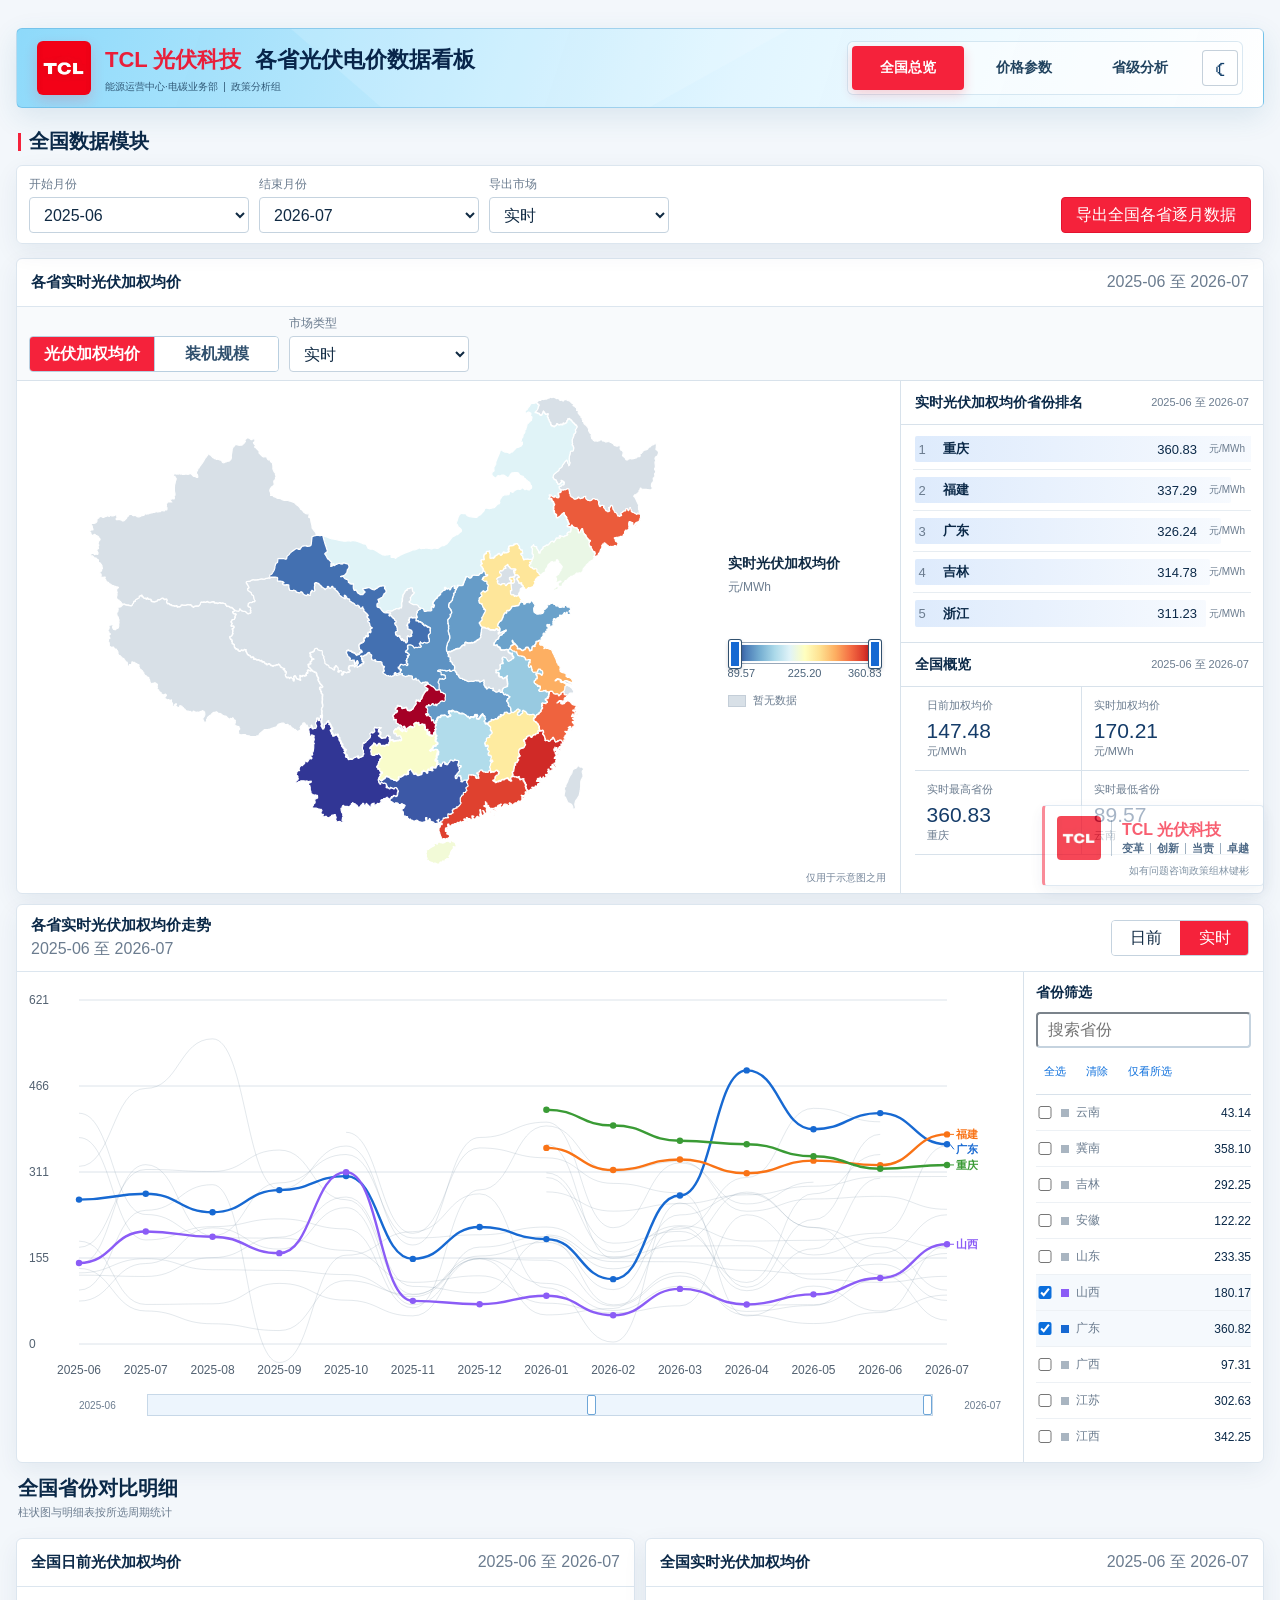
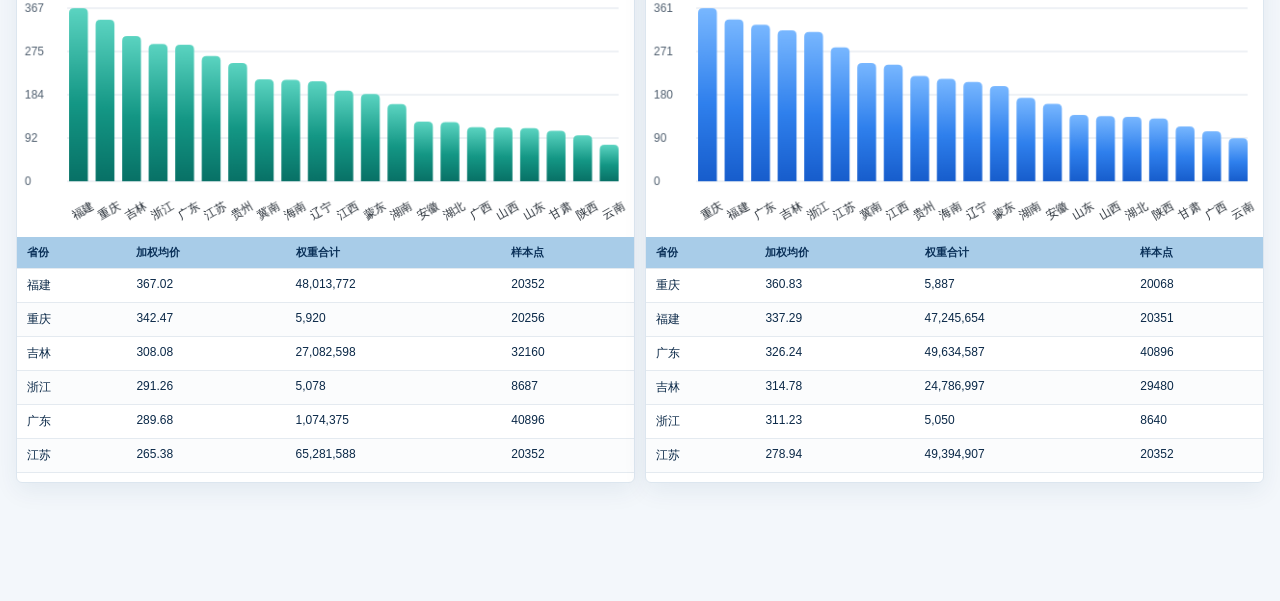
==== commit bc16df86: "Default exports to real-time market" ====
--- a/index.html
+++ b/index.html
@@ -59,9 +59,9 @@
           <label class="export-market-control">
             <span>导出市场</span>
             <select id="exportNationalMarket">
+              <option value="实时" selected>实时</option>
+              <option value="日前">日前</option>
               <option value="all">日前 + 实时</option>
-              <option value="日前">日前</option>
-              <option value="实时">实时</option>
             </select>
           </label>
           <div class="filter-action">
@@ -306,9 +306,9 @@
           <label class="export-market-control">
             <span>导出市场</span>
             <select id="exportProvinceMarket">
+              <option value="实时" selected>实时</option>
+              <option value="日前">日前</option>
               <option value="all">日前 + 实时</option>
-              <option value="日前">日前</option>
-              <option value="实时">实时</option>
             </select>
           </label>
           <div class="filter-action">
--- a/public/styles.css
+++ b/public/styles.css
@@ -1289,7 +1289,16 @@
 }
 
 .national-filters {
-  grid-template-columns: repeat(2, minmax(170px, 220px)) minmax(230px, 1fr);
+  grid-template-columns: repeat(2, minmax(170px, 220px)) minmax(150px, 180px) minmax(220px, auto);
+}
+
+.national-filters .filter-action {
+  justify-content: flex-end;
+}
+
+.national-filters .filter-action button {
+  min-width: 0;
+  white-space: nowrap;
 }
 
 .province-filters {
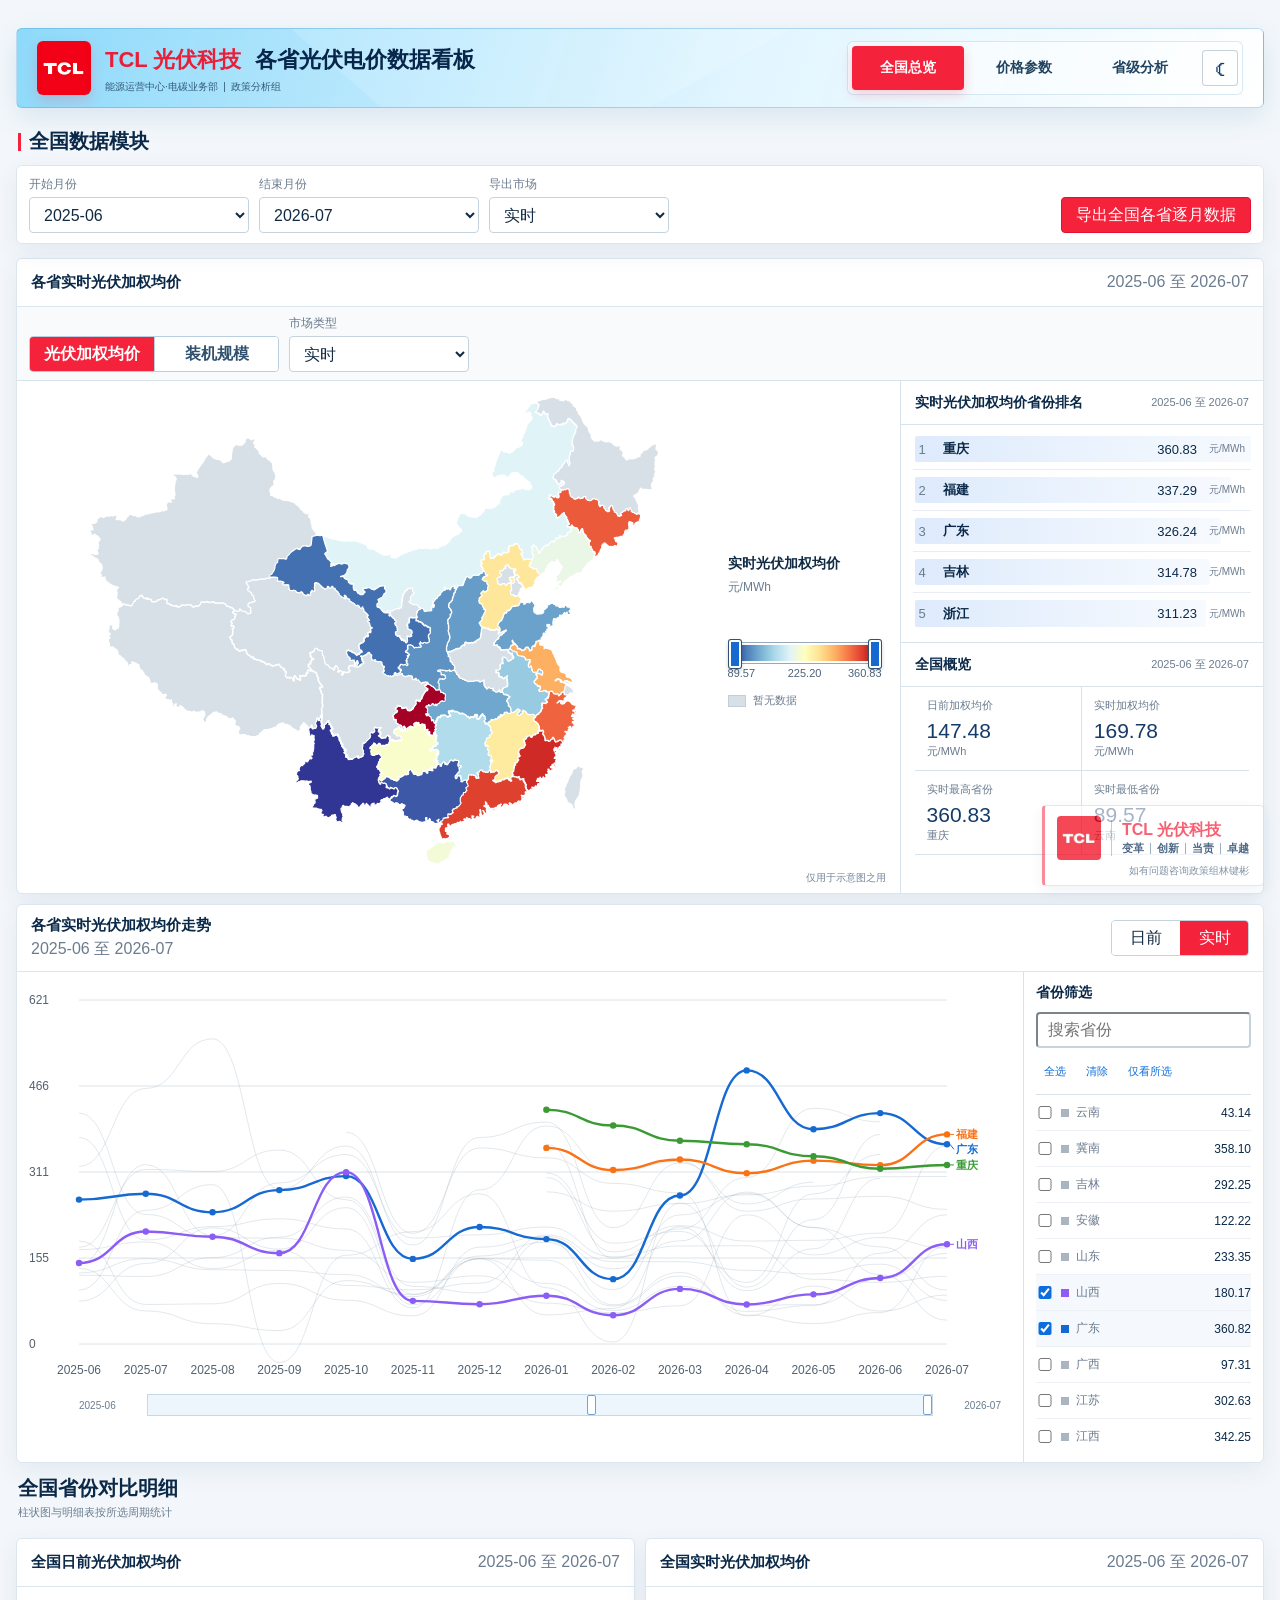
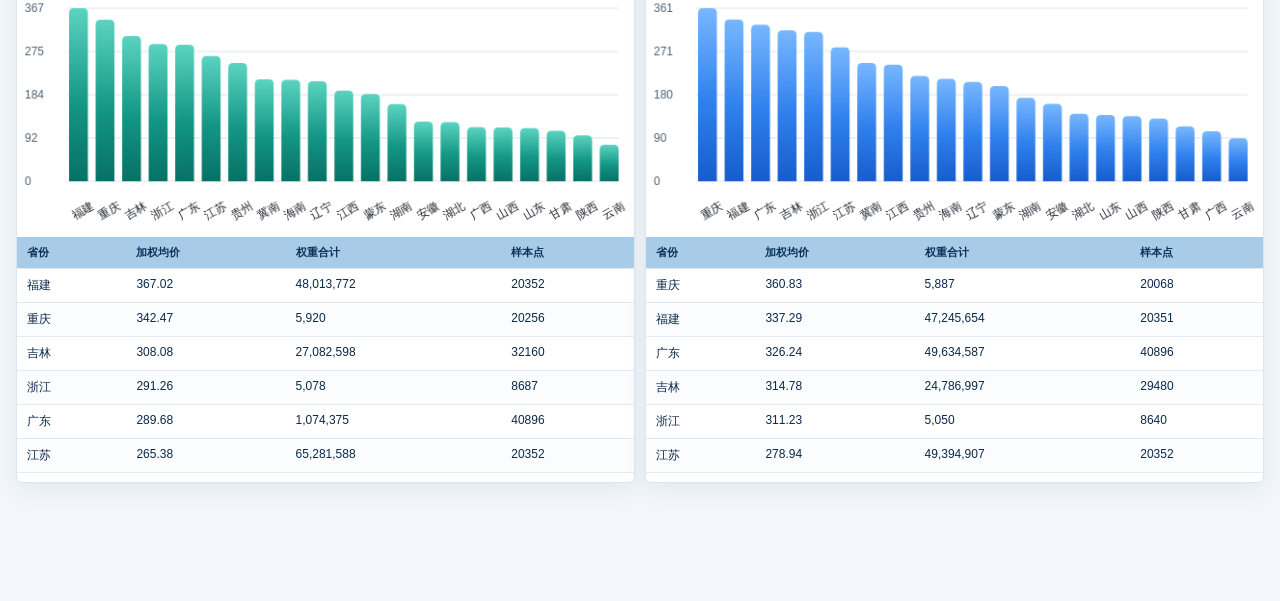
==== commit 07e47faa: "Fix historical volume source mapping" ====
--- a/index.html
+++ b/index.html
@@ -16,7 +16,7 @@
     </script>
     <link rel="stylesheet" href="./public/styles.css" />
     <link rel="stylesheet" href="./public/styles-v2.css?v=20260811-2" />
-    <script src="./public/data/dashboard-data.js?v=20260831-1"></script>
+    <script src="./public/data/dashboard-data.js?v=20260831-2"></script>
   </head>
   <body class="dashboard-v2" data-active-view="nationalModule">
     <main class="shell">
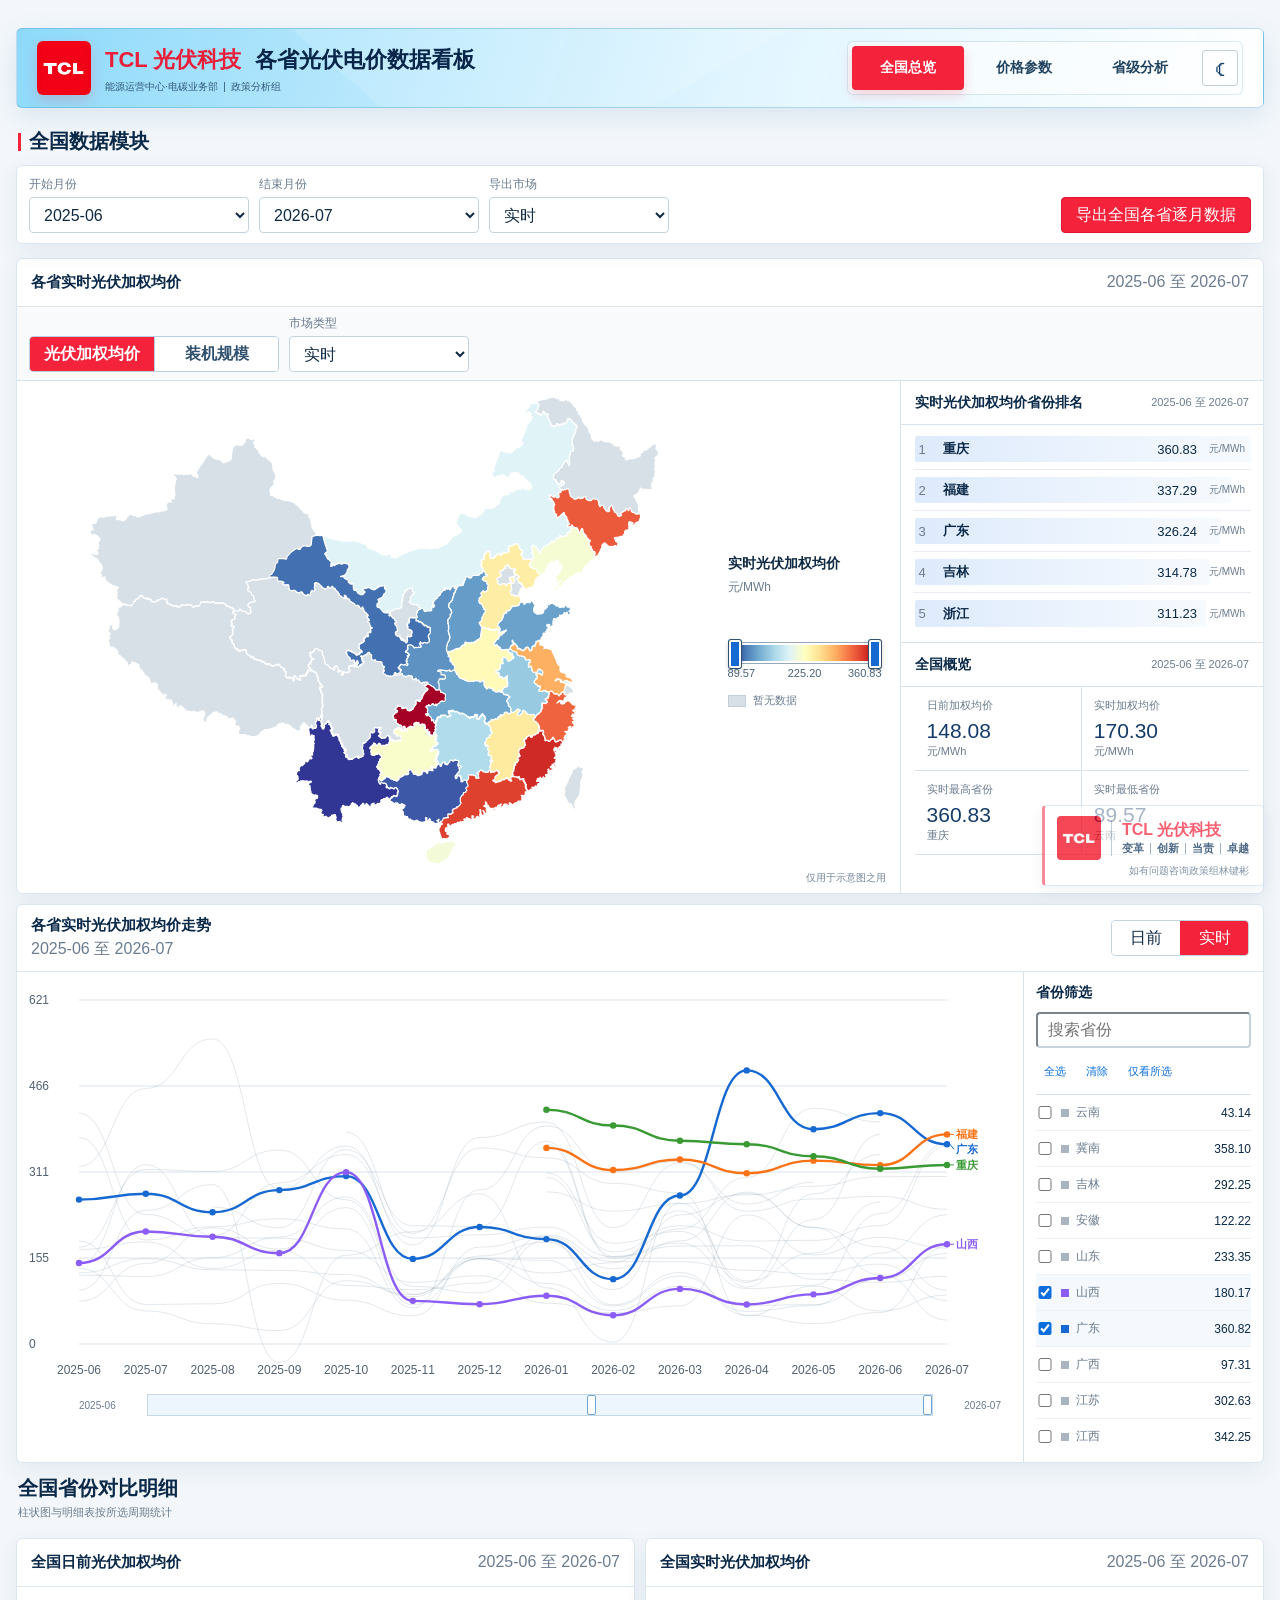
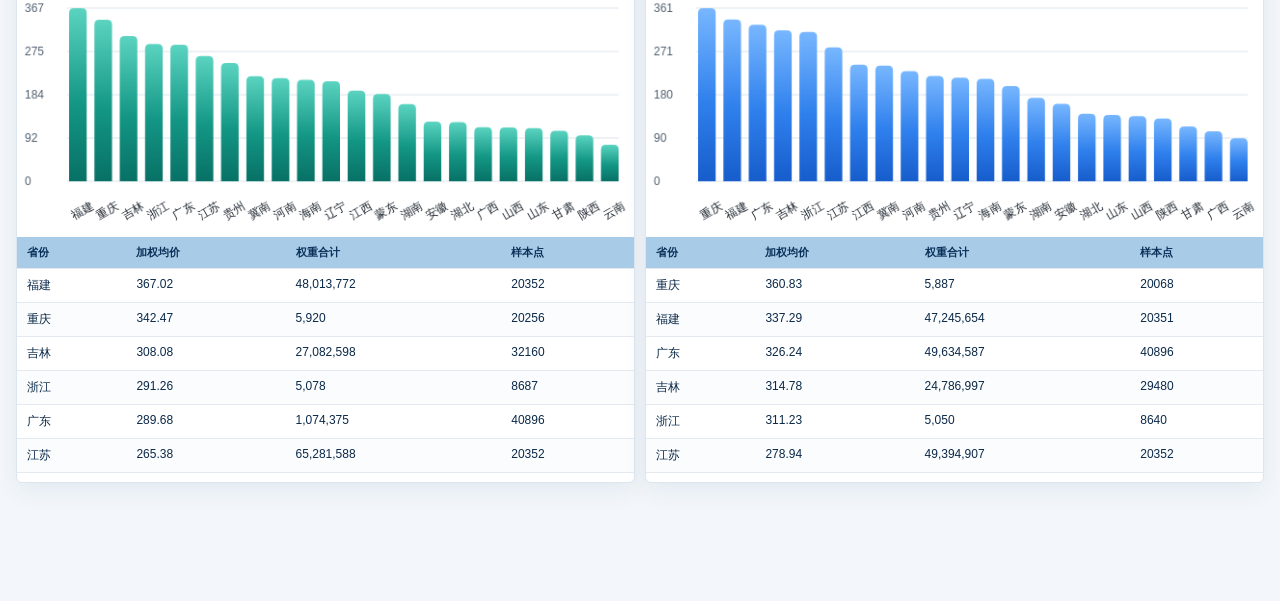
==== commit f879ac73: "Add Henan regional market data" ====
--- a/index.html
+++ b/index.html
@@ -16,7 +16,7 @@
     </script>
     <link rel="stylesheet" href="./public/styles.css" />
     <link rel="stylesheet" href="./public/styles-v2.css?v=20260811-2" />
-    <script src="./public/data/dashboard-data.js?v=20260831-2"></script>
+    <script src="./public/data/dashboard-data.js?v=20260903-1"></script>
   </head>
   <body class="dashboard-v2" data-active-view="nationalModule">
     <main class="shell">
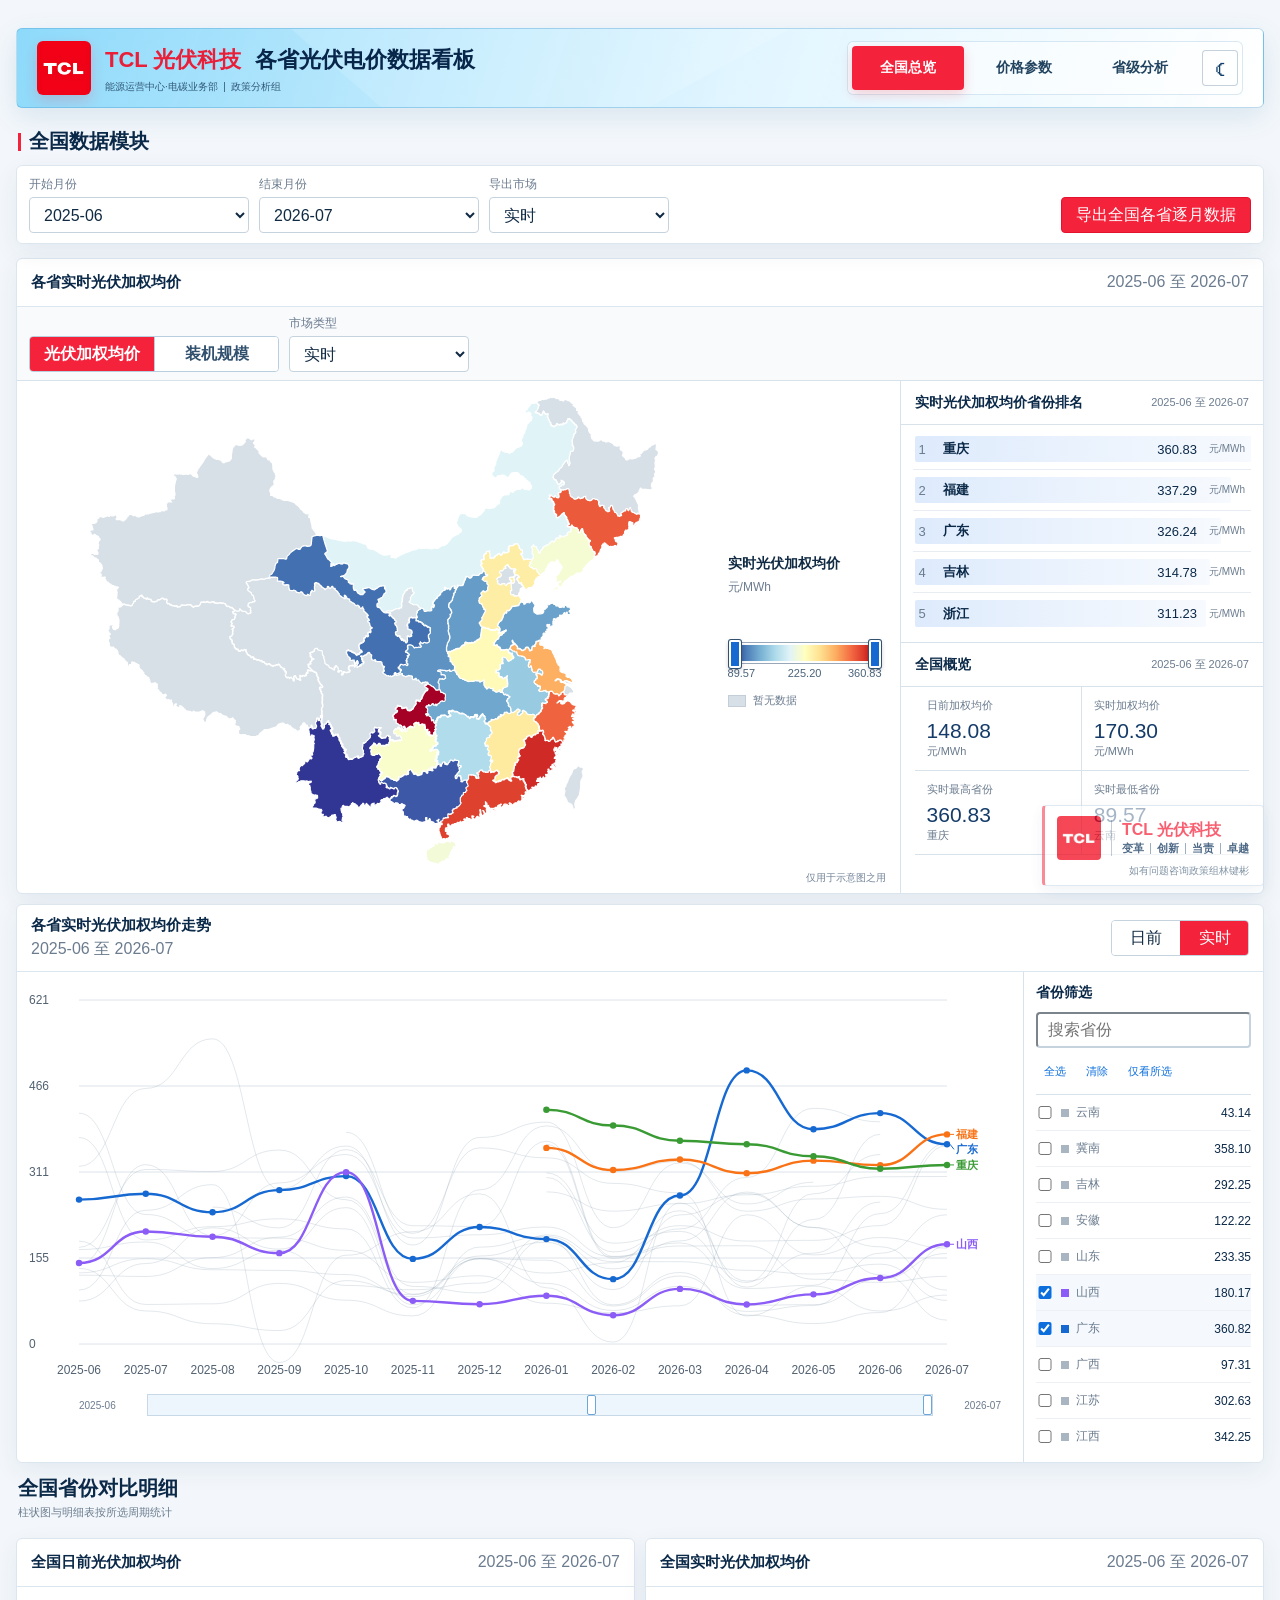
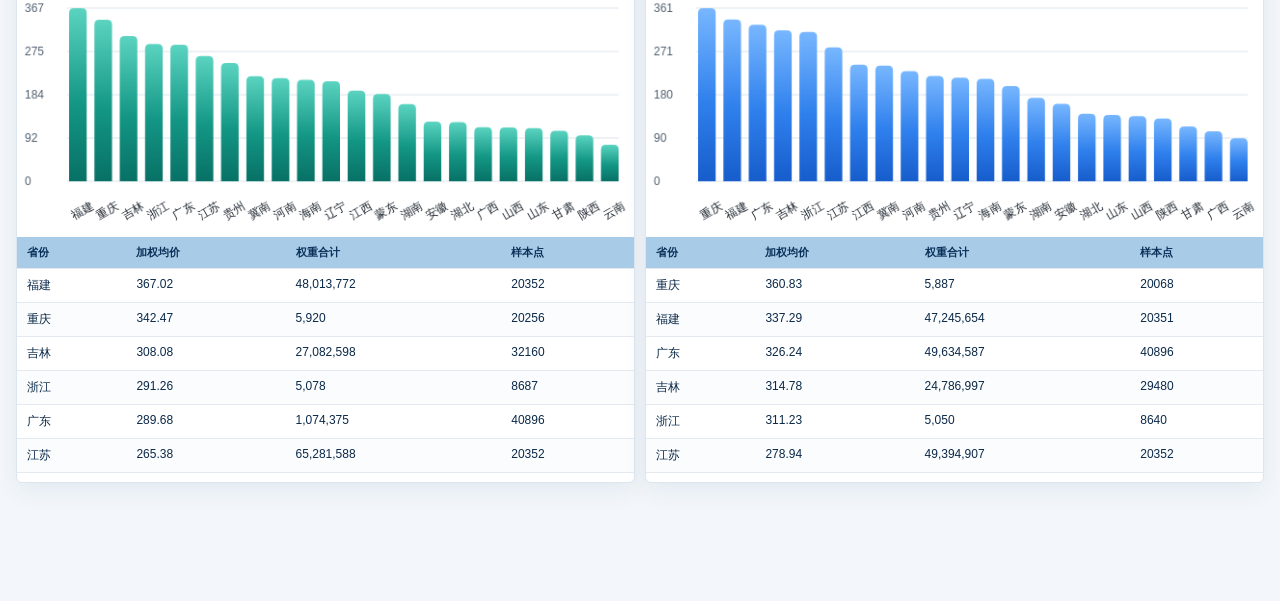
==== commit 9d01711e: "Refresh provincial price trend chart" ====
--- a/index.html
+++ b/index.html
@@ -385,6 +385,6 @@
     </div>
     <script src="./public/vendor/xlsx.full.min.js"></script>
     <script src="./public/assets/china-map.js"></script>
-    <script src="./public/app-v2.js?v=20260811-2"></script>
+    <script src="./public/app-v2.js?v=20260908-1"></script>
   </body>
 </html>
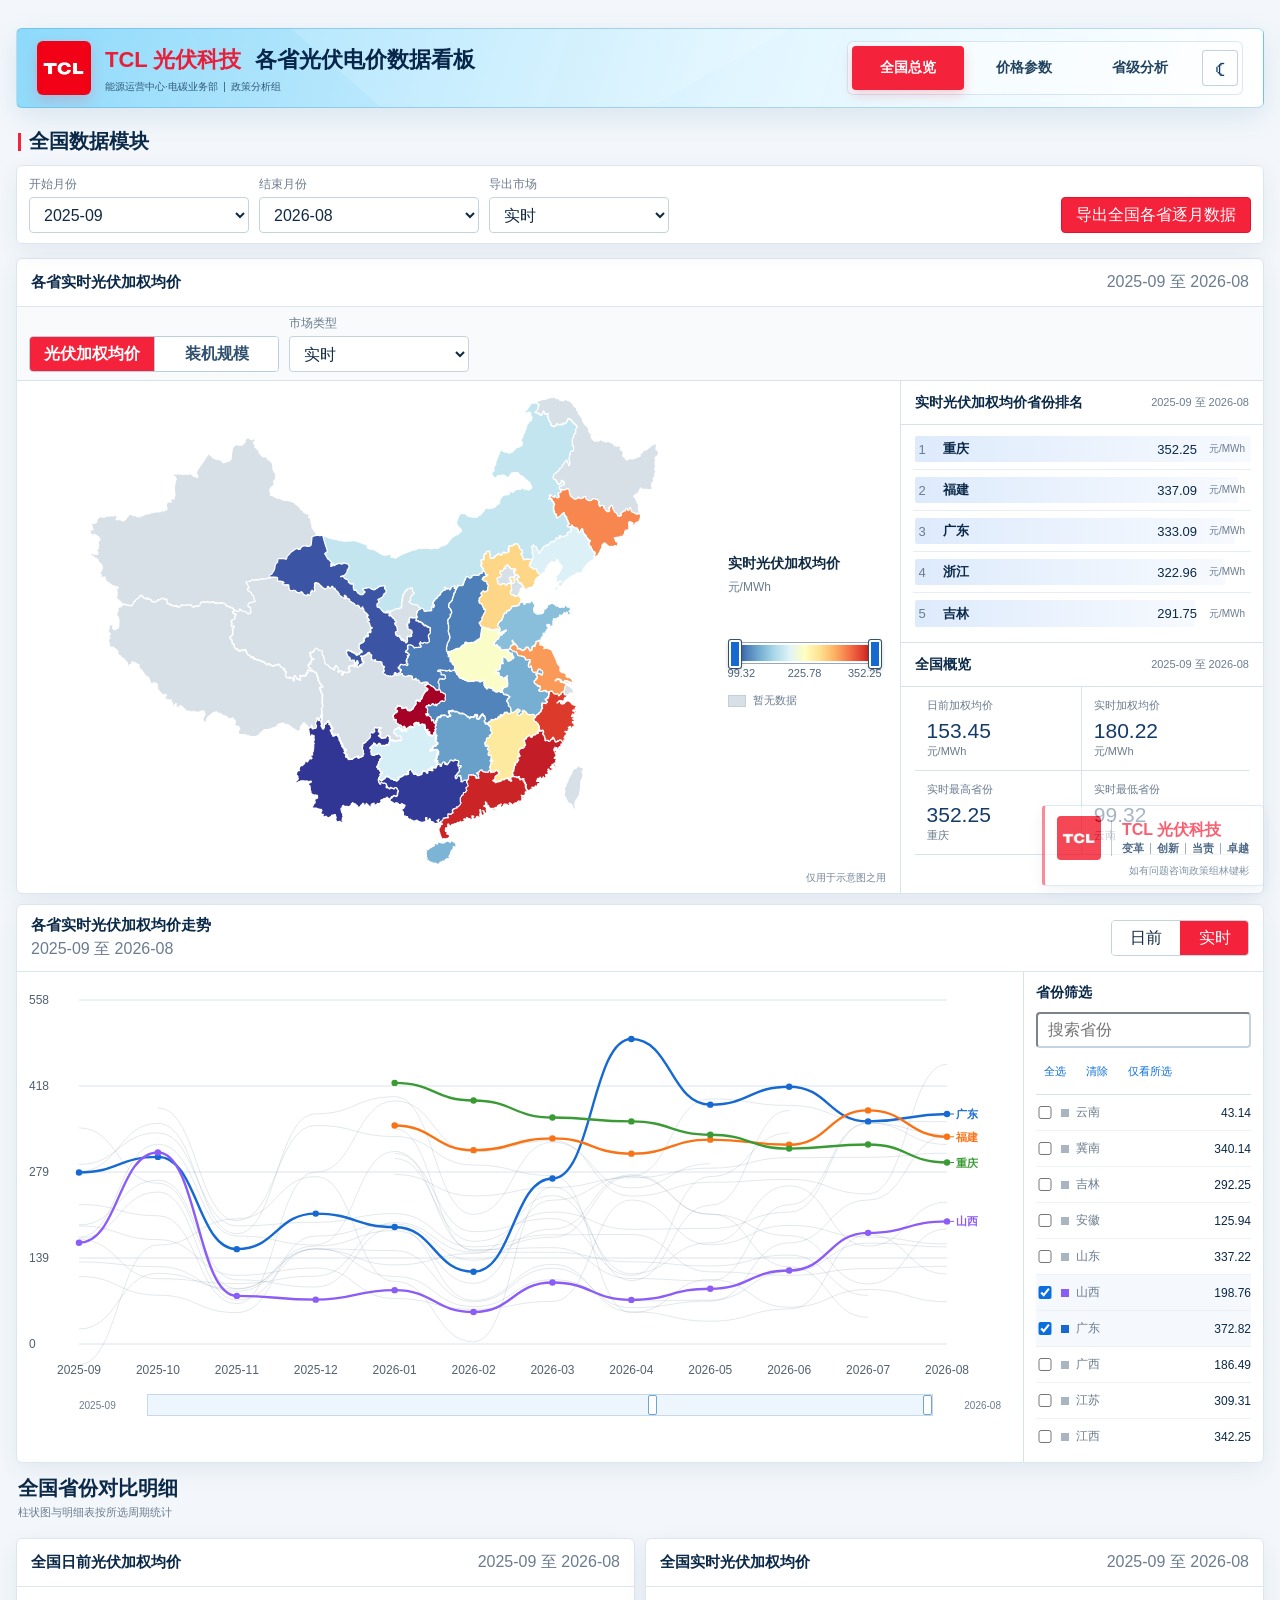
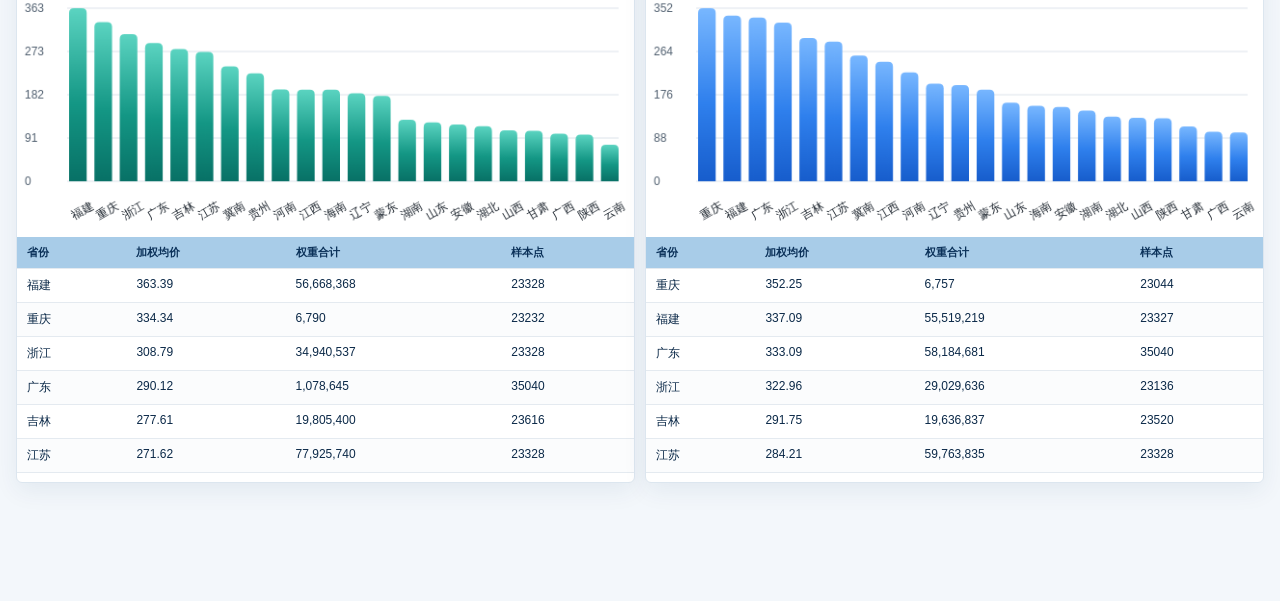
==== commit 73a86a64: "Update August market data and default window" ====
--- a/index.html
+++ b/index.html
@@ -16,7 +16,7 @@
     </script>
     <link rel="stylesheet" href="./public/styles.css" />
     <link rel="stylesheet" href="./public/styles-v2.css?v=20260811-2" />
-    <script src="./public/data/dashboard-data.js?v=20260903-1"></script>
+    <script src="./public/data/dashboard-data.js?v=20260913-1"></script>
   </head>
   <body class="dashboard-v2" data-active-view="nationalModule">
     <main class="shell">
@@ -385,6 +385,6 @@
     </div>
     <script src="./public/vendor/xlsx.full.min.js"></script>
     <script src="./public/assets/china-map.js"></script>
-    <script src="./public/app-v2.js?v=20260908-1"></script>
+    <script src="./public/app-v2.js?v=20260913-1"></script>
   </body>
 </html>
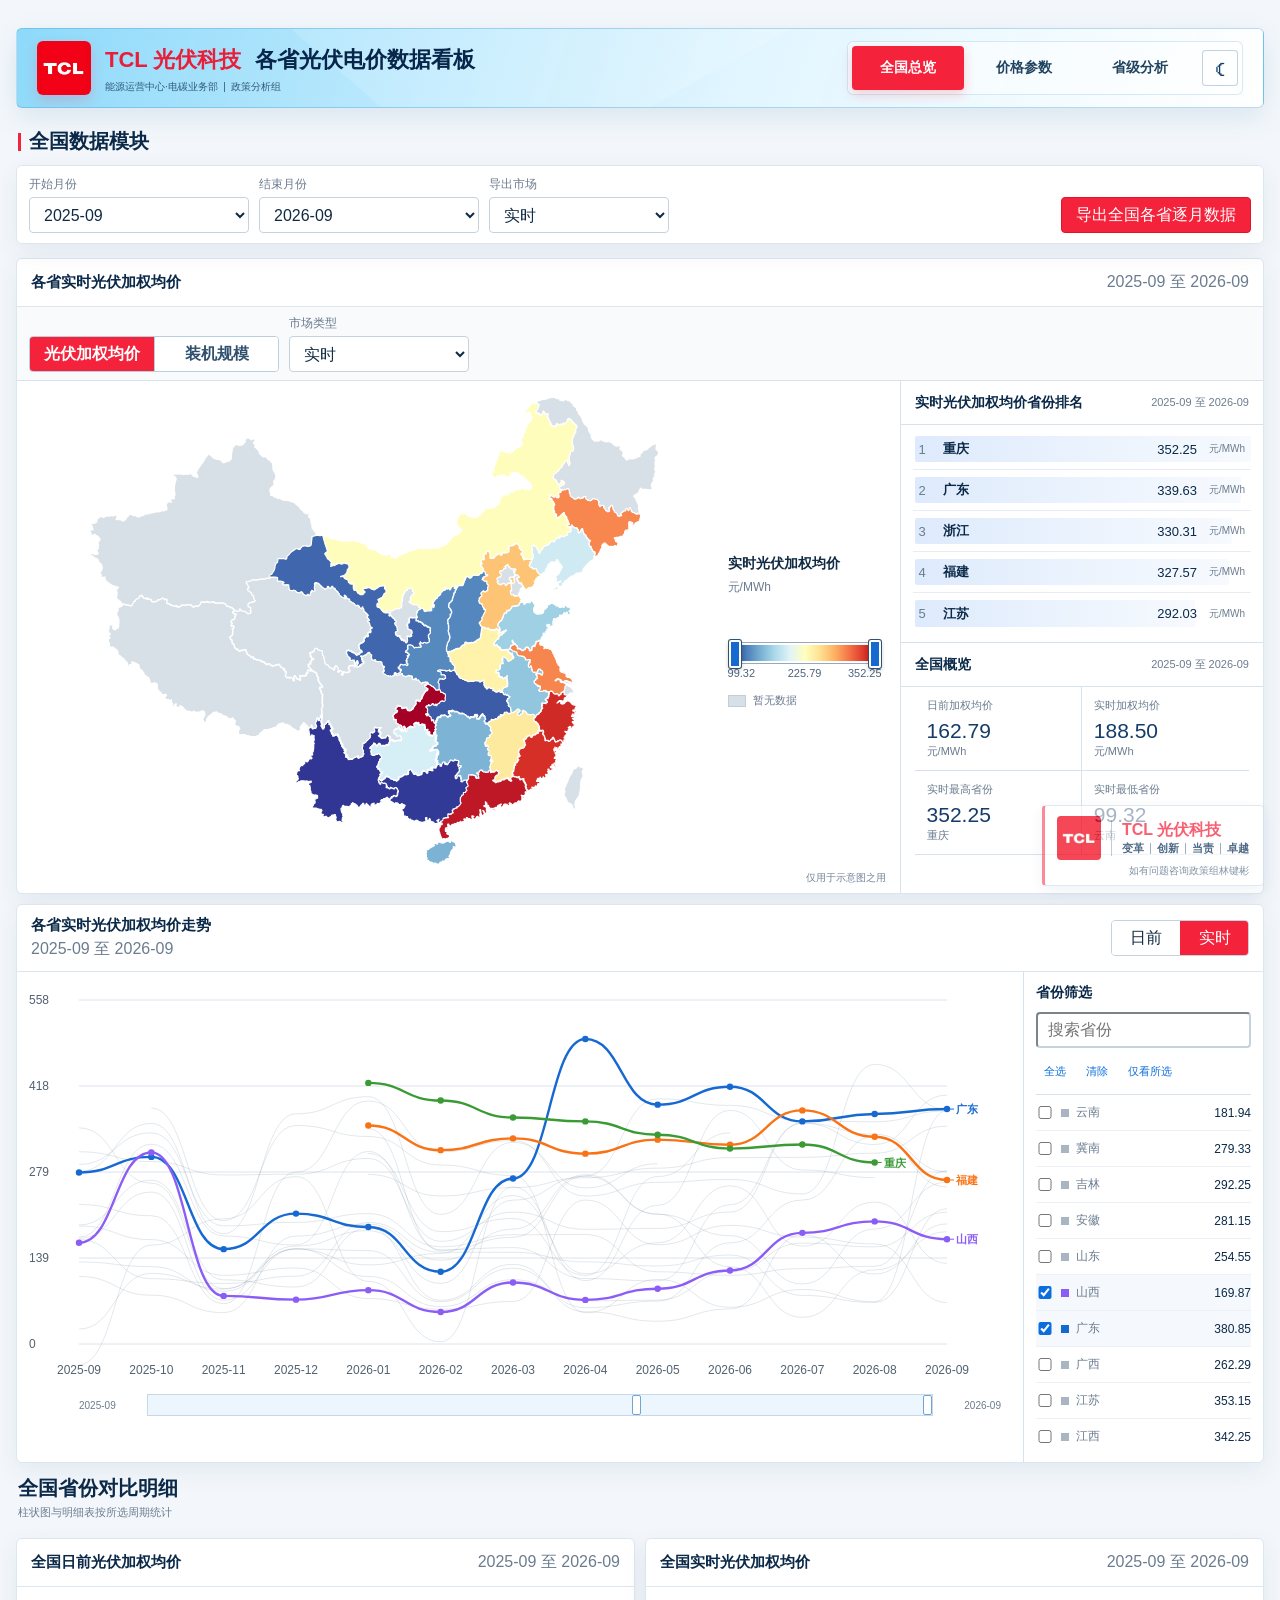
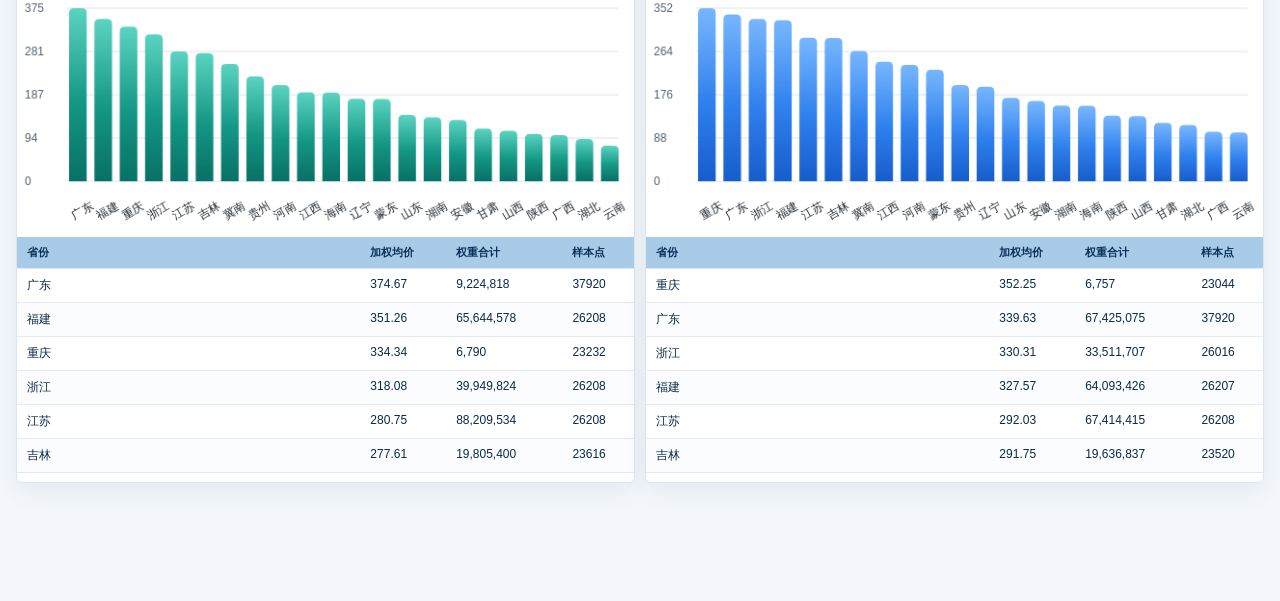
==== commit 29f99109: "Update September 2026 spot price dashboard" ====
--- a/index.html
+++ b/index.html
@@ -15,8 +15,8 @@
       }
     </script>
     <link rel="stylesheet" href="./public/styles.css" />
-    <link rel="stylesheet" href="./public/styles-v2.css?v=20260811-2" />
-    <script src="./public/data/dashboard-data.js?v=20260913-1"></script>
+    <link rel="stylesheet" href="./public/styles-v2.css?v=20261019-1" />
+    <script src="./public/data/dashboard-data.js?v=20261019-1"></script>
   </head>
   <body class="dashboard-v2" data-active-view="nationalModule">
     <main class="shell">
@@ -385,6 +385,6 @@
     </div>
     <script src="./public/vendor/xlsx.full.min.js"></script>
     <script src="./public/assets/china-map.js"></script>
-    <script src="./public/app-v2.js?v=20260913-1"></script>
+    <script src="./public/app-v2.js?v=20261019-1"></script>
   </body>
 </html>
--- a/public/styles-v2.css
+++ b/public/styles-v2.css
@@ -247,6 +247,14 @@
   background: rgba(20, 121, 201, 0.06);
 }
 
+.dashboard-v2 .coverage-note {
+  display: block;
+  margin-top: 3px;
+  color: #a65d09;
+  font-size: 12px;
+  white-space: normal;
+}
+
 @media (max-width: 900px) {
   .dashboard-v2 .shell {
     width: min(100% - 16px, 760px);
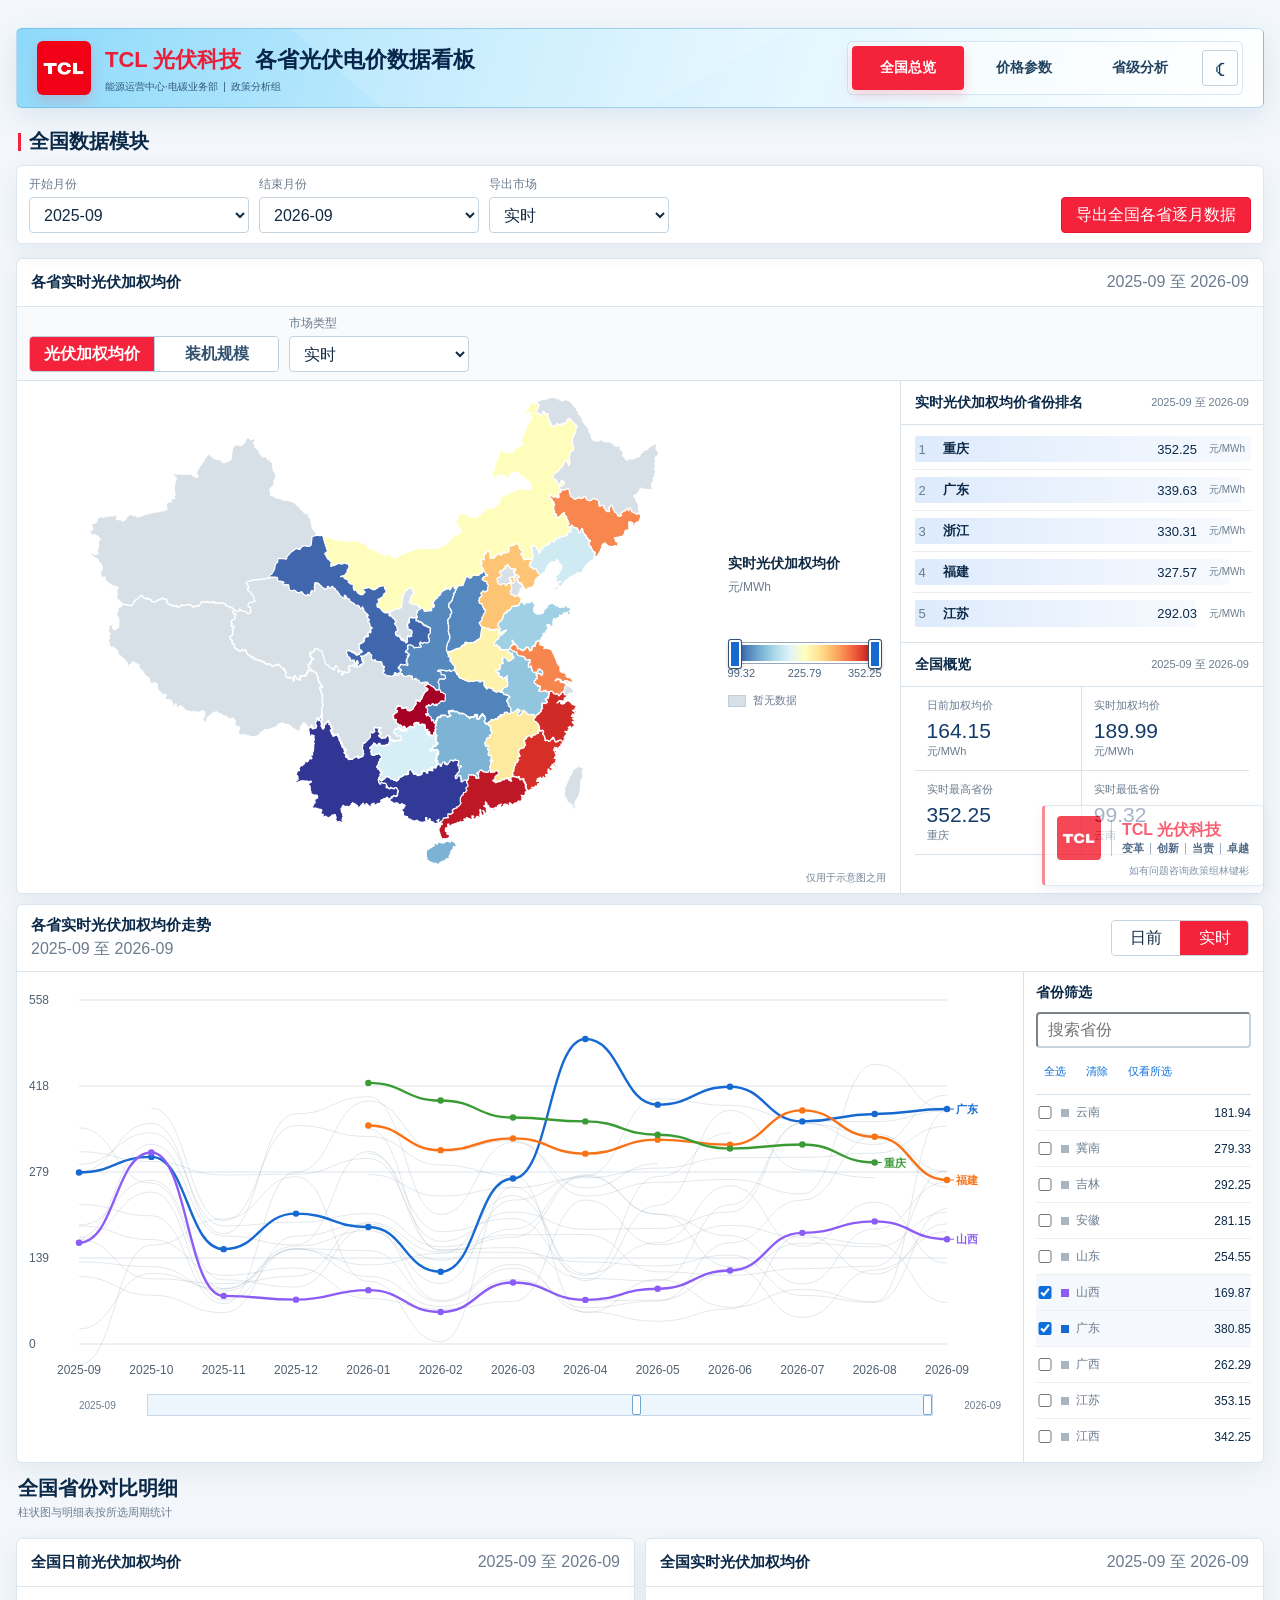
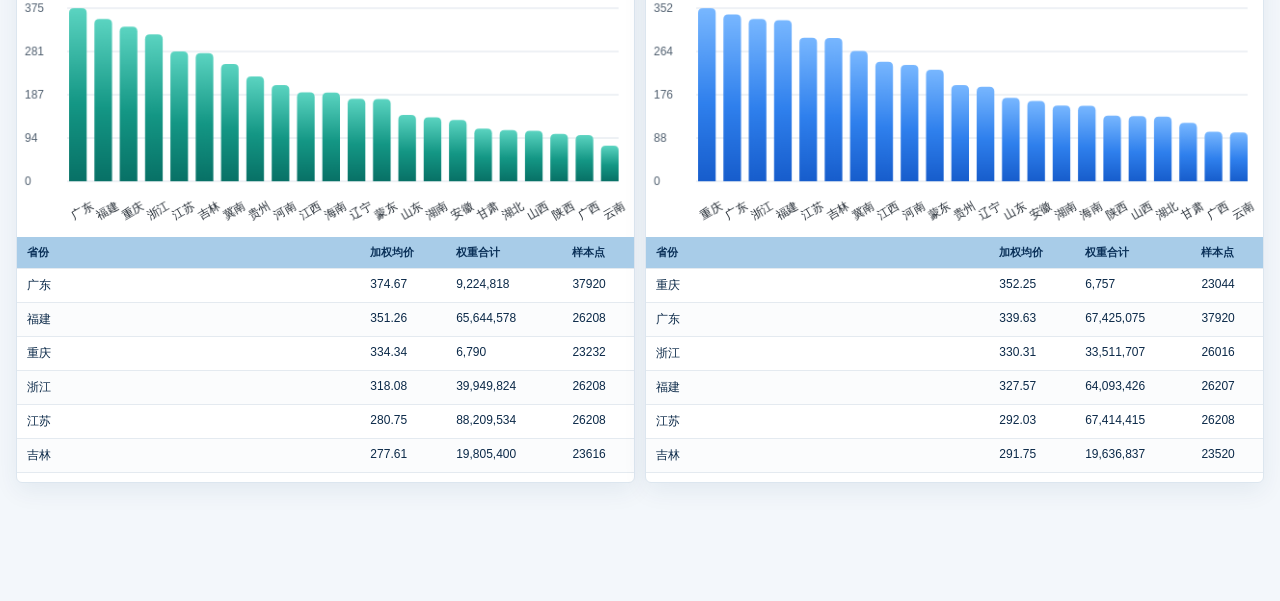
==== commit 6acd7232: "Refresh Hubei August 2026 dashboard data" ====
--- a/index.html
+++ b/index.html
@@ -16,7 +16,7 @@
     </script>
     <link rel="stylesheet" href="./public/styles.css" />
     <link rel="stylesheet" href="./public/styles-v2.css?v=20261019-1" />
-    <script src="./public/data/dashboard-data.js?v=20261019-1"></script>
+    <script src="./public/data/dashboard-data.js?v=20261019-2"></script>
   </head>
   <body class="dashboard-v2" data-active-view="nationalModule">
     <main class="shell">
